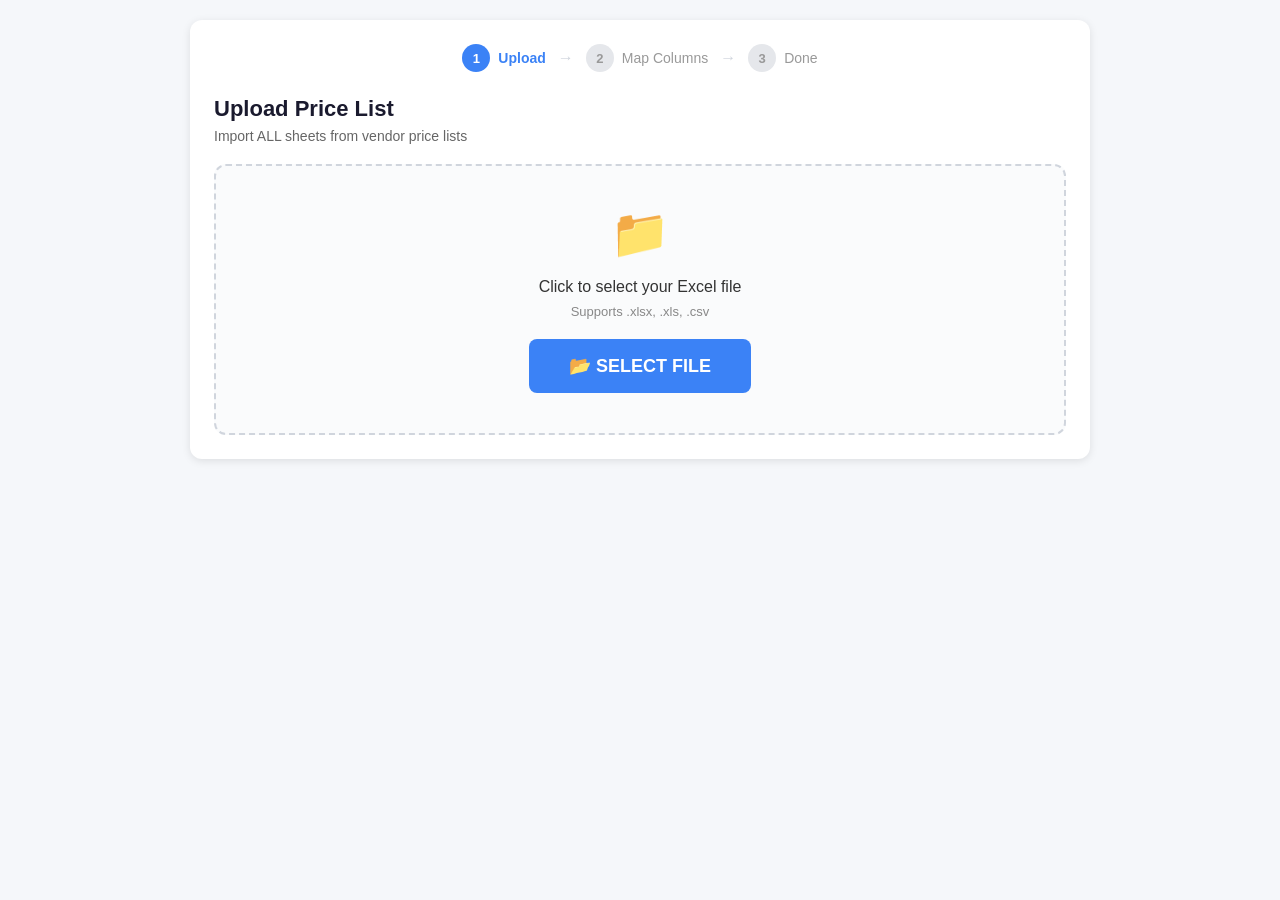
==== zoho_widget/index.html @ 462cfd09 "auto-commit for 579b68b4-b741-48b8-9389-ad5a5f4caf91" ====
<!DOCTYPE html>
<html lang="en">
<head>
    <meta charset="UTF-8">
    <meta name="viewport" content="width=device-width, initial-scale=1.0">
    <title>Price List Uploader</title>
    <script src="https://cdn.sheetjs.com/xlsx-0.20.1/package/dist/xlsx.full.min.js"></script>
    <script src="https://js.zohostatic.com/creator/widgets/version/2.0/widgetsdk-min.js"></script>
    <style>
        *{margin:0;padding:0;box-sizing:border-box}
        body{font-family:-apple-system,BlinkMacSystemFont,'Segoe UI',Roboto,sans-serif;background:#f5f7fa;padding:20px;color:#333}
        .container{max-width:900px;margin:0 auto}
        .card{background:#fff;border-radius:12px;box-shadow:0 2px 8px rgba(0,0,0,.1);padding:24px;margin-bottom:20px}
        h1{font-size:22px;color:#1a1a2e;margin-bottom:6px}
        h2{font-size:18px;color:#1a1a2e;margin-bottom:16px;display:flex;align-items:center;gap:8px}
        .subtitle{color:#666;font-size:14px;margin-bottom:20px}
        
        /* Upload Area */
        .upload-area{border:2px dashed #d0d5dd;border-radius:12px;padding:40px;text-align:center;background:#fafbfc}
        .upload-icon{font-size:48px;margin-bottom:16px}
        .upload-text{font-size:16px;color:#333;margin-bottom:8px}
        .upload-hint{font-size:13px;color:#888;margin-bottom:20px}
        .file-input-label{display:inline-block;padding:16px 40px;background:#3b82f6;color:#fff;border-radius:8px;font-size:18px;font-weight:600;cursor:pointer}
        .file-input-label:hover{background:#2563eb}
        .file-input-label input[type="file"]{position:absolute;width:1px;height:1px;padding:0;margin:-1px;overflow:hidden;clip:rect(0,0,0,0);border:0}
        
        /* Steps */
        .steps{display:flex;justify-content:center;align-items:center;margin-bottom:24px;gap:12px}
        .step{display:flex;align-items:center;gap:8px;font-size:14px;color:#999}
        .step.active{color:#3b82f6;font-weight:600}
        .step.completed{color:#10b981}
        .step-num{width:28px;height:28px;border-radius:50%;background:#e5e7eb;display:flex;align-items:center;justify-content:center;font-weight:600;font-size:13px}
        .step.active .step-num{background:#3b82f6;color:#fff}
        .step.completed .step-num{background:#10b981;color:#fff}
        .step-arrow{color:#d0d5dd}
        
        /* Sheet tags */
        .sheets-info{background:#eef2ff;border-radius:8px;padding:16px;margin-bottom:20px}
        .sheets-info-title{font-size:14px;margin-bottom:10px}
        .sheets-info-title strong{color:#3b82f6}
        .sheet-tags{display:flex;flex-wrap:wrap;gap:6px}
        .sheet-tag{padding:4px 12px;background:#3b82f6;color:#fff;border-radius:4px;font-size:12px}
        .sheet-tag.more{background:#64748b}
        
        /* Column mapping row */
        .mapping-row{display:grid;grid-template-columns:1fr 1fr 1fr;gap:16px;margin-bottom:20px}
        @media(max-width:768px){.mapping-row{grid-template-columns:1fr}}
        
        .mapping-col{position:relative}
        .mapping-col label{display:block;font-size:13px;font-weight:600;margin-bottom:6px;color:#374151}
        .mapping-col label .req{color:#ef4444}
        
        /* Multi-select dropdown */
        .multi-select{position:relative}
        .multi-select-btn{width:100%;padding:10px 12px;border:1px solid #d0d5dd;border-radius:8px;background:#fff;text-align:left;cursor:pointer;font-size:14px;color:#666;display:flex;justify-content:space-between;align-items:center}
        .multi-select-btn:hover{border-color:#3b82f6}
        .multi-select-btn.has-selection{color:#111}
        .multi-select-btn .arrow{font-size:10px;color:#999}
        .multi-select-dropdown{position:absolute;top:100%;left:0;right:0;background:#fff;border:1px solid #d0d5dd;border-radius:8px;box-shadow:0 4px 12px rgba(0,0,0,.15);z-index:100;max-height:250px;overflow-y:auto;display:none}
        .multi-select-dropdown.open{display:block}
        .multi-select-item{padding:10px 12px;display:flex;align-items:center;gap:10px;cursor:pointer;font-size:14px;border-bottom:1px solid #f0f0f0}
        .multi-select-item:hover{background:#f8fafc}
        .multi-select-item:last-child{border-bottom:none}
        .multi-select-item input{width:16px;height:16px;cursor:pointer}
        .multi-select-item.selected{background:#eef2ff}
        
        /* Markup section */
        .markup-box{background:#dcfce7;border:1px solid #22c55e;border-radius:8px;padding:16px;margin-bottom:20px}
        .markup-box-title{font-size:13px;color:#166534;margin-bottom:8px}
        .markup-calc{background:#fff;border:1px dashed #22c55e;border-radius:6px;padding:12px;text-align:center}
        .markup-calc .example{font-size:12px;color:#666;margin-bottom:4px}
        .markup-calc .values{font-size:15px}
        .markup-calc .cost{color:#666}
        .markup-calc .arrow{margin:0 8px;color:#999}
        .markup-calc .selling{color:#22c55e;font-weight:600}
        .markup-input-row{display:flex;align-items:center;gap:10px;margin-top:12px}
        .markup-input-row label{font-size:13px;color:#374151}
        .markup-input-row input{width:70px;padding:8px;border:1px solid #d0d5dd;border-radius:6px;text-align:center;font-size:14px;font-weight:600}
        
        /* Info text */
        .info-text{font-size:12px;color:#666;margin-top:16px;padding:12px;background:#f8fafc;border-radius:6px}
        
        /* Buttons */
        .button-row{display:flex;gap:12px;margin-top:24px}
        .btn{flex:1;padding:14px 24px;border-radius:8px;font-size:15px;font-weight:600;cursor:pointer;border:none;text-align:center}
        .btn-secondary{background:#f3f4f6;color:#374151}
        .btn-secondary:hover{background:#e5e7eb}
        .btn-primary{background:#3b82f6;color:#fff}
        .btn-primary:hover{background:#2563eb}
        .btn-success{background:#22c55e;color:#fff}
        
        /* Progress */
        .progress-section{margin:24px 0}
        .progress-bar-bg{height:8px;background:#e5e7eb;border-radius:4px;overflow:hidden}
        .progress-bar{height:100%;background:#3b82f6;border-radius:4px;transition:width .3s}
        .progress-text{text-align:center;margin-top:8px;font-size:14px;color:#666}
        
        /* Results */
        .results{margin-top:24px}
        .result-cards{display:grid;grid-template-columns:repeat(3,1fr);gap:16px;margin-bottom:24px}
        .result-card{text-align:center;padding:20px;background:#f8fafc;border-radius:8px}
        .result-card .value{font-size:32px;font-weight:700;color:#3b82f6}
        .result-card .label{font-size:13px;color:#666;margin-top:4px}
        
        .hidden{display:none!important}
        .status-box{margin-top:16px;padding:12px;border-radius:8px;text-align:center}
        .status-box.loading{background:#e0f2fe;color:#0369a1}
        .status-box.error{background:#fee2e2;color:#991b1b}
    </style>
</head>
<body>
    <div class="container">
        <!-- Step 1: Upload -->
        <div id="step1" class="card">
            <div class="steps">
                <div class="step active"><span class="step-num">1</span>Upload</div>
                <span class="step-arrow">→</span>
                <div class="step"><span class="step-num">2</span>Map Columns</div>
                <span class="step-arrow">→</span>
                <div class="step"><span class="step-num">3</span>Done</div>
            </div>
            <h1>Upload Price List</h1>
            <p class="subtitle">Import ALL sheets from vendor price lists</p>
            <div class="upload-area">
                <div class="upload-icon">📁</div>
                <div class="upload-text">Click to select your Excel file</div>
                <div class="upload-hint">Supports .xlsx, .xls, .csv</div>
                <label class="file-input-label">
                    📂 SELECT FILE
                    <input type="file" id="fileInput" accept=".xlsx,.xls,.csv" onchange="handleFile(this)">
                </label>
            </div>
            <div id="statusBox" class="status-box hidden"></div>
        </div>

        <!-- Step 2: Map Columns -->
        <div id="step2" class="card hidden">
            <div class="steps">
                <div class="step completed"><span class="step-num">✓</span>Upload</div>
                <span class="step-arrow">→</span>
                <div class="step active"><span class="step-num">2</span>Map Columns</div>
                <span class="step-arrow">→</span>
                <div class="step"><span class="step-num">3</span>Done</div>
            </div>
            
            <h2>📋 Map Your Columns</h2>
            
            <div class="sheets-info">
                <div class="sheets-info-title">Found <strong id="sheetCount">0</strong> sheets in this file. Select ALL column names that contain product codes, descriptions, and prices.</div>
                <div class="sheet-tags" id="sheetTags"></div>
            </div>
            
            <!-- Vendor Input -->
            <div style="margin-bottom:20px">
                <label style="display:block;font-size:13px;font-weight:600;margin-bottom:6px">VENDOR NAME <span style="color:#ef4444">*</span></label>
                <input type="text" id="vendorName" placeholder="Enter vendor name (e.g., HIKVISION SA)" style="width:100%;padding:10px 12px;border:1px solid #d0d5dd;border-radius:8px;font-size:14px">
            </div>
            
            <!-- Column Mapping Dropdowns -->
            <div class="mapping-row">
                <div class="mapping-col">
                    <label>PRODUCT CODE COLUMNS <span class="req">*</span></label>
                    <div class="multi-select" id="codeSelect">
                        <button type="button" class="multi-select-btn" onclick="toggleDropdown('codeSelect')">
                            <span>-- Select columns --</span>
                            <span class="arrow">▼</span>
                        </button>
                        <div class="multi-select-dropdown" id="codeDropdown"></div>
                    </div>
                </div>
                <div class="mapping-col">
                    <label>DESCRIPTION COLUMNS</label>
                    <div class="multi-select" id="descSelect">
                        <button type="button" class="multi-select-btn" onclick="toggleDropdown('descSelect')">
                            <span>-- Select columns --</span>
                            <span class="arrow">▼</span>
                        </button>
                        <div class="multi-select-dropdown" id="descDropdown"></div>
                    </div>
                </div>
                <div class="mapping-col">
                    <label>PRICE COLUMNS <span class="req">*</span></label>
                    <div class="multi-select" id="priceSelect">
                        <button type="button" class="multi-select-btn" onclick="toggleDropdown('priceSelect')">
                            <span>-- Select columns --</span>
                            <span class="arrow">▼</span>
                        </button>
                        <div class="multi-select-dropdown" id="priceDropdown"></div>
                    </div>
                </div>
            </div>
            
            <!-- Markup Calculator -->
            <div class="markup-box">
                <div class="markup-calc">
                    <div class="example">Example Calculation:</div>
                    <div class="values">
                        <span class="cost">Cost: R <span id="exampleCost">1000.00</span></span>
                        <span class="arrow">→</span>
                        <span class="selling">Selling: R <span id="exampleSelling">1450.00</span></span>
                    </div>
                </div>
                <div class="markup-input-row">
                    <label>Markup Percentage:</label>
                    <input type="number" id="markupPercent" value="45" min="0" max="500" onchange="updateExample()">
                    <span style="font-size:13px;color:#666">% - Both cost price and selling price will be stored.</span>
                </div>
            </div>
            
            <div class="info-text">
                💡 <strong>Tip:</strong> Select multiple columns for product codes and prices. The system will try each one on every sheet.
            </div>
            
            <div class="button-row">
                <button class="btn btn-secondary" onclick="resetUpload()">Back</button>
                <button class="btn btn-primary" onclick="startImport()">Import All Products ✓</button>
            </div>
        </div>

        <!-- Step 3: Done -->
        <div id="step3" class="card hidden">
            <div class="steps">
                <div class="step completed"><span class="step-num">✓</span>Upload</div>
                <span class="step-arrow">→</span>
                <div class="step completed"><span class="step-num">✓</span>Map Columns</div>
                <span class="step-arrow">→</span>
                <div class="step active"><span class="step-num">3</span>Done</div>
            </div>
            
            <h2 id="importTitle">Importing Products...</h2>
            
            <div class="progress-section">
                <div class="progress-bar-bg"><div class="progress-bar" id="progressBar" style="width:0%"></div></div>
                <div class="progress-text" id="progressText">Preparing...</div>
            </div>
            
            <div id="importResults" class="results hidden">
                <div class="result-cards">
                    <div class="result-card"><div class="value" id="totalImported">0</div><div class="label">Products Imported</div></div>
                    <div class="result-card"><div class="value" id="totalSkipped">0</div><div class="label">Rows Skipped</div></div>
                    <div class="result-card"><div class="value" id="vendorDisplay">-</div><div class="label">Vendor</div></div>
                </div>
                <button class="btn btn-success" onclick="resetUpload()" style="width:100%">✓ Upload Another File</button>
            </div>
        </div>
    </div>

<script>
var workbook=null,allSheetData=[],fileName='',allColumns=[],zohoReady=false;
var selectedCode=[],selectedDesc=[],selectedPrice=[];

if(typeof ZOHO!=='undefined'&&ZOHO.CREATOR){
    ZOHO.CREATOR.init().then(function(){zohoReady=true}).catch(function(e){console.log(e)});
}

function showStatus(msg,type){
    var box=document.getElementById('statusBox');
    box.className='status-box '+type;
    box.textContent=msg;
    box.classList.remove('hidden');
}

function handleFile(input){
    if(!input.files||!input.files.length)return;
    var file=input.files[0];
    fileName=file.name;
    showStatus('Reading '+fileName+'...','loading');
    
    var reader=new FileReader();
    reader.onload=function(e){
        try{
            workbook=XLSX.read(new Uint8Array(e.target.result),{type:'array'});
            if(!workbook.SheetNames.length){showStatus('No sheets found','error');return;}
            
            // Collect all unique columns from all sheets
            allColumns=[];
            allSheetData=[];
            var colSet={};
            
            workbook.SheetNames.forEach(function(name){
                var sheet=workbook.Sheets[name];
                var json=XLSX.utils.sheet_to_json(sheet,{header:1,defval:''});
                
                // Find header row
                var headerIdx=0;
                for(var i=0;i<Math.min(15,json.length);i++){
                    var cnt=0;
                    for(var j=0;j<(json[i]||[]).length;j++)if(json[i][j]!=='')cnt++;
                    if(cnt>=3){headerIdx=i;break;}
                }
                
                var headers=json[headerIdx]||[];
                headers.forEach(function(h){
                    if(h&&!colSet[h]){colSet[h]=true;allColumns.push(h);}
                });
                
                // Store data rows
                for(var k=headerIdx+1;k<json.length;k++){
                    var row=json[k];
                    var hasData=false;
                    for(var l=0;l<row.length;l++)if(row[l]!==''){hasData=true;break;}
                    if(hasData){
                        var rowObj={_sheet:name,_headers:headers,_data:row};
                        allSheetData.push(rowObj);
                    }
                }
            });
            
            document.getElementById('step1').classList.add('hidden');
            document.getElementById('step2').classList.remove('hidden');
            
            // Show sheet info
            document.getElementById('sheetCount').textContent=workbook.SheetNames.length;
            var tagsHtml='';
            var maxShow=8;
            workbook.SheetNames.slice(0,maxShow).forEach(function(n){tagsHtml+='<span class="sheet-tag">'+n+'</span>'});
            if(workbook.SheetNames.length>maxShow)tagsHtml+='<span class="sheet-tag more">+'+(workbook.SheetNames.length-maxShow)+' more</span>';
            document.getElementById('sheetTags').innerHTML=tagsHtml;
            
            populateDropdowns();
            autoDetect();
            
        }catch(err){showStatus('Error: '+err.message,'error');}
    };
    reader.readAsArrayBuffer(file);
}

function populateDropdowns(){
    ['codeDropdown','descDropdown','priceDropdown'].forEach(function(id){
        var dd=document.getElementById(id);
        dd.innerHTML='';
        allColumns.forEach(function(col,i){
            var div=document.createElement('div');
            div.className='multi-select-item';
            div.innerHTML='<input type="checkbox" value="'+i+'" onchange="handleCheck(this,\''+id+'\')"><span>'+col+'</span>';
            dd.appendChild(div);
        });
    });
}

function toggleDropdown(selectId){
    var dd=document.getElementById(selectId.replace('Select','Dropdown'));
    // Close all others
    document.querySelectorAll('.multi-select-dropdown').forEach(function(d){
        if(d.id!==dd.id)d.classList.remove('open');
    });
    dd.classList.toggle('open');
}

// Close dropdowns when clicking outside
document.addEventListener('click',function(e){
    if(!e.target.closest('.multi-select')){
        document.querySelectorAll('.multi-select-dropdown').forEach(function(d){d.classList.remove('open')});
    }
});

function handleCheck(cb,dropdownId){
    var idx=parseInt(cb.value);
    var arr,btnId;
    if(dropdownId==='codeDropdown'){arr=selectedCode;btnId='codeSelect';}
    else if(dropdownId==='descDropdown'){arr=selectedDesc;btnId='descSelect';}
    else{arr=selectedPrice;btnId='priceSelect';}
    
    var pos=arr.indexOf(idx);
    if(cb.checked&&pos===-1)arr.push(idx);
    else if(!cb.checked&&pos!==-1)arr.splice(pos,1);
    
    cb.parentElement.classList.toggle('selected',cb.checked);
    updateBtnText(btnId,arr);
}

function updateBtnText(selectId,arr){
    var btn=document.querySelector('#'+selectId+' .multi-select-btn span:first-child');
    if(arr.length===0){
        btn.textContent='-- Select columns --';
        document.querySelector('#'+selectId+' .multi-select-btn').classList.remove('has-selection');
    }else{
        var names=arr.map(function(i){return allColumns[i]}).join(', ');
        btn.textContent=arr.length+' selected: '+names.substring(0,30)+(names.length>30?'...':'');
        document.querySelector('#'+selectId+' .multi-select-btn').classList.add('has-selection');
    }
}

function autoDetect(){
    selectedCode=[];selectedDesc=[];selectedPrice=[];
    var code=['code','item','sku','part','model','ef code'];
    var desc=['desc','name','specification','title'];
    var price=['price','cost','rate','reseller','standard','selling','amount'];
    
    allColumns.forEach(function(col,i){
        var low=col.toLowerCase();
        code.forEach(function(p){if(low.indexOf(p)!==-1&&selectedCode.indexOf(i)===-1){selectedCode.push(i);checkItem('codeDropdown',i)}});
        desc.forEach(function(p){if(low.indexOf(p)!==-1&&selectedDesc.indexOf(i)===-1){selectedDesc.push(i);checkItem('descDropdown',i)}});
        price.forEach(function(p){if(low.indexOf(p)!==-1&&selectedPrice.indexOf(i)===-1){selectedPrice.push(i);checkItem('priceDropdown',i)}});
    });
    
    updateBtnText('codeSelect',selectedCode);
    updateBtnText('descSelect',selectedDesc);
    updateBtnText('priceSelect',selectedPrice);
}

function checkItem(dropdownId,idx){
    var cb=document.querySelector('#'+dropdownId+' input[value="'+idx+'"]');
    if(cb){cb.checked=true;cb.parentElement.classList.add('selected');}
}

function updateExample(){
    var markup=parseFloat(document.getElementById('markupPercent').value)||45;
    var cost=1000;
    var selling=cost*(1+markup/100);
    document.getElementById('exampleCost').textContent=cost.toFixed(2);
    document.getElementById('exampleSelling').textContent=selling.toFixed(2);
}

function resetUpload(){
    workbook=null;allSheetData=[];fileName='';allColumns=[];
    selectedCode=[];selectedDesc=[];selectedPrice=[];
    document.getElementById('fileInput').value='';
    document.getElementById('vendorName').value='';
    document.getElementById('step1').classList.remove('hidden');
    document.getElementById('step2').classList.add('hidden');
    document.getElementById('step3').classList.add('hidden');
    document.getElementById('statusBox').classList.add('hidden');
    document.getElementById('importResults').classList.add('hidden');
}

function getVal(row,colNames){
    var headers=row._headers;
    var data=row._data;
    for(var i=0;i<colNames.length;i++){
        var idx=headers.indexOf(colNames[i]);
        if(idx!==-1&&data[idx]!==undefined&&data[idx]!=='')return data[idx];
    }
    return '';
}

function getNumVal(row,colNames){
    var headers=row._headers;
    var data=row._data;
    for(var i=0;i<colNames.length;i++){
        var idx=headers.indexOf(colNames[i]);
        if(idx!==-1){
            var v=data[idx];
            if(v!==undefined&&v!==''){
                var n=parseFloat(String(v).replace(/[^0-9.-]/g,''));
                if(!isNaN(n)&&n>0)return n;
            }
        }
    }
    return 0;
}

async function startImport(){
    var vendor=document.getElementById('vendorName').value.trim();
    var markup=parseFloat(document.getElementById('markupPercent').value)||45;
    
    if(!vendor){alert('Enter vendor name');return;}
    if(!selectedCode.length){alert('Select Product Code columns');return;}
    if(!selectedPrice.length){alert('Select Price columns');return;}
    
    var codeNames=selectedCode.map(function(i){return allColumns[i]});
    var descNames=selectedDesc.map(function(i){return allColumns[i]});
    var priceNames=selectedPrice.map(function(i){return allColumns[i]});
    
    document.getElementById('step2').classList.add('hidden');
    document.getElementById('step3').classList.remove('hidden');
    
    var bar=document.getElementById('progressBar');
    var txt=document.getElementById('progressText');
    var total=allSheetData.length,imported=0,skipped=0;
    
    txt.textContent='Creating price list...';
    bar.style.width='5%';
    
    if(zohoReady){
        try{
            await ZOHO.CREATOR.API.addRecord({appName:"forbtech-pricelist-manager",formName:"Price_Lists",
                data:{data:{File_Name:fileName,Vendor_Name:vendor,Upload_Date:new Date().toISOString().split('T')[0],Product_Count:total}}});
        }catch(e){}
    }
    
    bar.style.width='10%';
    
    for(var i=0;i<total;i++){
        var row=allSheetData[i];
        var code=getVal(row,codeNames);
        var price=getNumVal(row,priceNames);
        var desc=descNames.length?getVal(row,descNames):'';
        
        if(!code||price===0){skipped++;continue;}
        
        var selling=Math.round(price*(1+markup/100)*100)/100;
        
        if(zohoReady){
            try{
                await ZOHO.CREATOR.API.addRecord({appName:"forbtech-pricelist-manager",formName:"Products",
                    data:{data:{product_code:String(code),description:String(desc),cost_price:price,selling_price:selling,markup_percent:markup,vendor_name:vendor}}});
                imported++;
            }catch(e){skipped++;}
        }else{imported++;}
        
        if(i%10===0||i===total-1){
            bar.style.width=(10+90*(i+1)/total)+'%';
            txt.textContent='Processing: '+(i+1)+'/'+total;
        }
    }
    
    document.getElementById('importTitle').textContent='✓ Import Complete!';
    document.getElementById('totalImported').textContent=imported;
    document.getElementById('totalSkipped').textContent=skipped;
    document.getElementById('vendorDisplay').textContent=vendor;
    document.getElementById('importResults').classList.remove('hidden');
    bar.style.width='100%';
    txt.textContent='Done!';
}
</script>
</body>
</html>
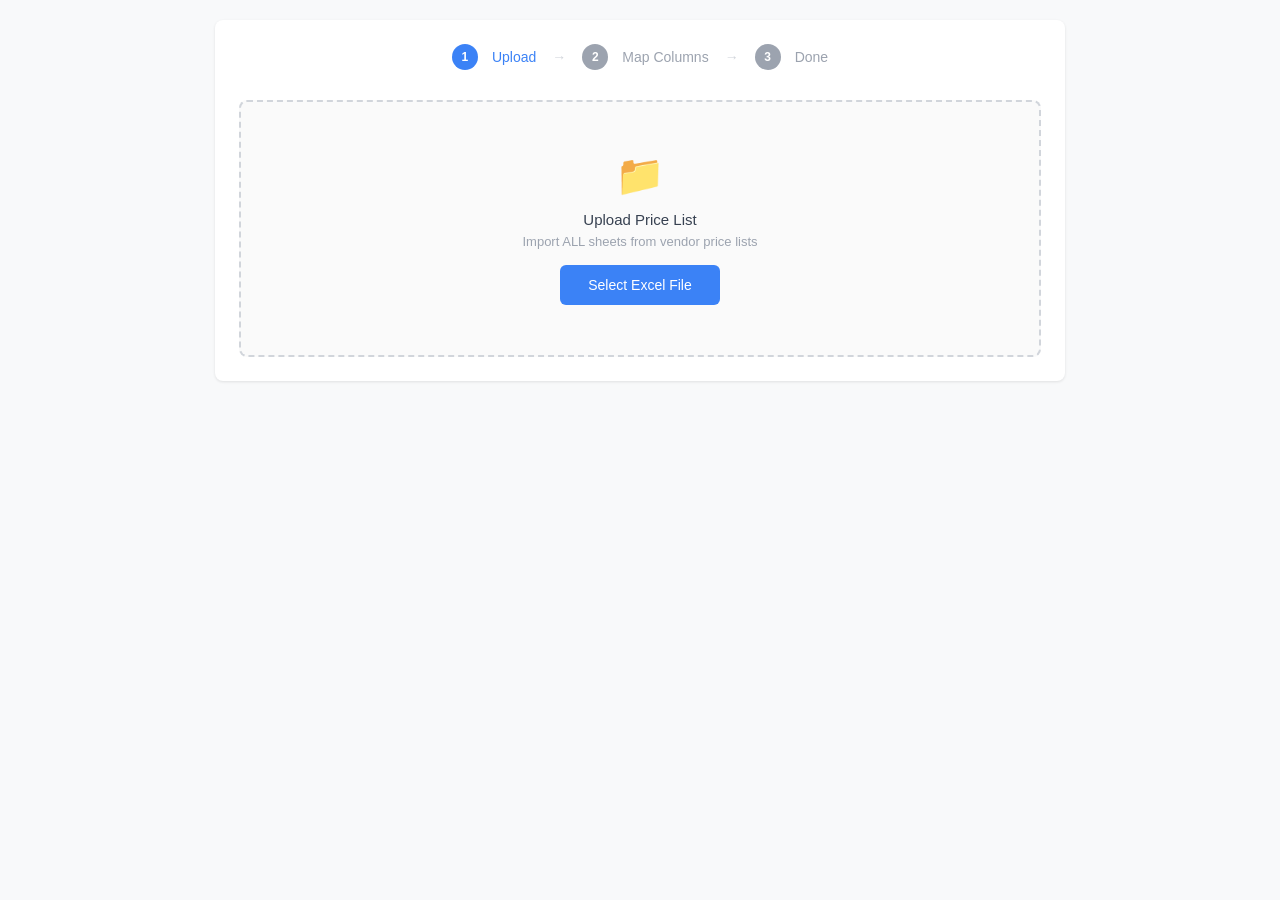
==== commit dbf02735: "auto-commit for c5bf2b32-d4e9-497e-8943-0578e226fc59" ====
--- a/zoho_widget/index.html
+++ b/zoho_widget/index.html
@@ -8,510 +8,346 @@
     <script src="https://js.zohostatic.com/creator/widgets/version/2.0/widgetsdk-min.js"></script>
     <style>
         *{margin:0;padding:0;box-sizing:border-box}
-        body{font-family:-apple-system,BlinkMacSystemFont,'Segoe UI',Roboto,sans-serif;background:#f5f7fa;padding:20px;color:#333}
-        .container{max-width:900px;margin:0 auto}
-        .card{background:#fff;border-radius:12px;box-shadow:0 2px 8px rgba(0,0,0,.1);padding:24px;margin-bottom:20px}
-        h1{font-size:22px;color:#1a1a2e;margin-bottom:6px}
-        h2{font-size:18px;color:#1a1a2e;margin-bottom:16px;display:flex;align-items:center;gap:8px}
-        .subtitle{color:#666;font-size:14px;margin-bottom:20px}
-        
-        /* Upload Area */
-        .upload-area{border:2px dashed #d0d5dd;border-radius:12px;padding:40px;text-align:center;background:#fafbfc}
-        .upload-icon{font-size:48px;margin-bottom:16px}
-        .upload-text{font-size:16px;color:#333;margin-bottom:8px}
-        .upload-hint{font-size:13px;color:#888;margin-bottom:20px}
-        .file-input-label{display:inline-block;padding:16px 40px;background:#3b82f6;color:#fff;border-radius:8px;font-size:18px;font-weight:600;cursor:pointer}
-        .file-input-label:hover{background:#2563eb}
-        .file-input-label input[type="file"]{position:absolute;width:1px;height:1px;padding:0;margin:-1px;overflow:hidden;clip:rect(0,0,0,0);border:0}
+        body{font-family:-apple-system,BlinkMacSystemFont,'Segoe UI',Roboto,sans-serif;background:#f8f9fa;padding:20px;color:#333}
+        .container{max-width:850px;margin:0 auto}
+        .card{background:#fff;border-radius:8px;box-shadow:0 1px 3px rgba(0,0,0,.1);padding:24px;margin-bottom:20px}
         
         /* Steps */
-        .steps{display:flex;justify-content:center;align-items:center;margin-bottom:24px;gap:12px}
-        .step{display:flex;align-items:center;gap:8px;font-size:14px;color:#999}
-        .step.active{color:#3b82f6;font-weight:600}
-        .step.completed{color:#10b981}
-        .step-num{width:28px;height:28px;border-radius:50%;background:#e5e7eb;display:flex;align-items:center;justify-content:center;font-weight:600;font-size:13px}
-        .step.active .step-num{background:#3b82f6;color:#fff}
-        .step.completed .step-num{background:#10b981;color:#fff}
-        .step-arrow{color:#d0d5dd}
-        
-        /* Sheet tags */
-        .sheets-info{background:#eef2ff;border-radius:8px;padding:16px;margin-bottom:20px}
-        .sheets-info-title{font-size:14px;margin-bottom:10px}
-        .sheets-info-title strong{color:#3b82f6}
+        .steps{display:flex;justify-content:center;align-items:center;gap:8px;margin-bottom:30px;font-size:14px}
+        .step-num{width:26px;height:26px;border-radius:50%;background:#3b82f6;color:#fff;display:inline-flex;align-items:center;justify-content:center;font-weight:600;font-size:12px}
+        .step-num.gray{background:#9ca3af}
+        .step-text{margin-left:6px;color:#3b82f6}
+        .step-text.gray{color:#9ca3af}
+        .step-arrow{color:#d1d5db;margin:0 8px}
+        
+        /* Upload */
+        .upload-area{border:2px dashed #d1d5db;border-radius:8px;padding:50px;text-align:center;background:#fafafa;cursor:pointer}
+        .upload-area:hover{border-color:#3b82f6;background:#f0f7ff}
+        .upload-icon{font-size:40px;margin-bottom:12px}
+        .upload-text{font-size:15px;color:#374151;margin-bottom:6px}
+        .upload-hint{font-size:13px;color:#9ca3af}
+        .file-label{display:inline-block;margin-top:16px;padding:12px 28px;background:#3b82f6;color:#fff;border-radius:6px;font-size:14px;font-weight:500;cursor:pointer}
+        .file-label:hover{background:#2563eb}
+        .file-label input{display:none}
+        
+        h2{font-size:16px;color:#111;margin-bottom:20px;display:flex;align-items:center;gap:8px}
+        
+        /* Sheets info box */
+        .sheets-box{background:#eef2ff;border-radius:6px;padding:14px;margin-bottom:20px}
+        .sheets-box p{font-size:13px;color:#374151;margin-bottom:10px}
+        .sheets-box strong{color:#3b82f6}
         .sheet-tags{display:flex;flex-wrap:wrap;gap:6px}
-        .sheet-tag{padding:4px 12px;background:#3b82f6;color:#fff;border-radius:4px;font-size:12px}
-        .sheet-tag.more{background:#64748b}
-        
-        /* Column mapping row */
-        .mapping-row{display:grid;grid-template-columns:1fr 1fr 1fr;gap:16px;margin-bottom:20px}
-        @media(max-width:768px){.mapping-row{grid-template-columns:1fr}}
-        
-        .mapping-col{position:relative}
-        .mapping-col label{display:block;font-size:13px;font-weight:600;margin-bottom:6px;color:#374151}
-        .mapping-col label .req{color:#ef4444}
-        
-        /* Multi-select dropdown */
-        .multi-select{position:relative}
-        .multi-select-btn{width:100%;padding:10px 12px;border:1px solid #d0d5dd;border-radius:8px;background:#fff;text-align:left;cursor:pointer;font-size:14px;color:#666;display:flex;justify-content:space-between;align-items:center}
-        .multi-select-btn:hover{border-color:#3b82f6}
-        .multi-select-btn.has-selection{color:#111}
-        .multi-select-btn .arrow{font-size:10px;color:#999}
-        .multi-select-dropdown{position:absolute;top:100%;left:0;right:0;background:#fff;border:1px solid #d0d5dd;border-radius:8px;box-shadow:0 4px 12px rgba(0,0,0,.15);z-index:100;max-height:250px;overflow-y:auto;display:none}
-        .multi-select-dropdown.open{display:block}
-        .multi-select-item{padding:10px 12px;display:flex;align-items:center;gap:10px;cursor:pointer;font-size:14px;border-bottom:1px solid #f0f0f0}
-        .multi-select-item:hover{background:#f8fafc}
-        .multi-select-item:last-child{border-bottom:none}
-        .multi-select-item input{width:16px;height:16px;cursor:pointer}
-        .multi-select-item.selected{background:#eef2ff}
-        
-        /* Markup section */
-        .markup-box{background:#dcfce7;border:1px solid #22c55e;border-radius:8px;padding:16px;margin-bottom:20px}
-        .markup-box-title{font-size:13px;color:#166534;margin-bottom:8px}
-        .markup-calc{background:#fff;border:1px dashed #22c55e;border-radius:6px;padding:12px;text-align:center}
-        .markup-calc .example{font-size:12px;color:#666;margin-bottom:4px}
-        .markup-calc .values{font-size:15px}
-        .markup-calc .cost{color:#666}
-        .markup-calc .arrow{margin:0 8px;color:#999}
-        .markup-calc .selling{color:#22c55e;font-weight:600}
-        .markup-input-row{display:flex;align-items:center;gap:10px;margin-top:12px}
-        .markup-input-row label{font-size:13px;color:#374151}
-        .markup-input-row input{width:70px;padding:8px;border:1px solid #d0d5dd;border-radius:6px;text-align:center;font-size:14px;font-weight:600}
-        
-        /* Info text */
-        .info-text{font-size:12px;color:#666;margin-top:16px;padding:12px;background:#f8fafc;border-radius:6px}
+        .sheet-tag{padding:4px 10px;background:#3b82f6;color:#fff;border-radius:4px;font-size:11px}
+        .sheet-tag.more{background:#6b7280}
+        
+        /* Vendor input */
+        .vendor-row{margin-bottom:20px}
+        .vendor-row label{display:block;font-size:12px;font-weight:600;color:#374151;margin-bottom:6px;text-transform:uppercase}
+        .vendor-row input{width:100%;padding:10px 12px;border:1px solid #d1d5db;border-radius:6px;font-size:14px}
+        .vendor-row input:focus{outline:none;border-color:#3b82f6}
+        
+        /* Column selects row */
+        .selects-row{display:flex;gap:12px;margin-bottom:20px}
+        .select-col{flex:1}
+        .select-col label{display:block;font-size:11px;font-weight:600;color:#374151;margin-bottom:6px;text-transform:uppercase}
+        .select-col label .req{color:#ef4444}
+        
+        /* Dropdown */
+        .dropdown{position:relative}
+        .dropdown-btn{width:100%;padding:10px 12px;border:1px solid #d1d5db;border-radius:6px;background:#fff;text-align:left;cursor:pointer;font-size:13px;color:#6b7280;display:flex;justify-content:space-between;align-items:center}
+        .dropdown-btn:hover{border-color:#9ca3af}
+        .dropdown-btn .arrow{font-size:10px}
+        .dropdown-list{position:absolute;top:100%;left:0;right:0;background:#fff;border:1px solid #d1d5db;border-radius:6px;box-shadow:0 4px 6px rgba(0,0,0,.1);z-index:100;max-height:220px;overflow-y:auto;display:none}
+        .dropdown-list.open{display:block}
+        .dropdown-item{padding:8px 12px;display:flex;align-items:center;gap:8px;cursor:pointer;font-size:13px;border-bottom:1px solid #f3f4f6}
+        .dropdown-item:last-child{border-bottom:none}
+        .dropdown-item:hover{background:#f9fafb}
+        .dropdown-item input{width:14px;height:14px}
+        .dropdown-item.checked{background:#eff6ff}
+        
+        /* Markup box */
+        .markup-box{background:#dcfce7;border-radius:6px;padding:16px;margin-bottom:20px}
+        .markup-example{background:#fff;border:1px dashed #86efac;border-radius:4px;padding:12px;text-align:center;margin-bottom:12px}
+        .markup-example .label{font-size:11px;color:#6b7280;margin-bottom:4px}
+        .markup-example .calc{font-size:14px}
+        .markup-example .cost{color:#6b7280}
+        .markup-example .selling{color:#22c55e;font-weight:600}
+        .markup-row{display:flex;align-items:center;gap:8px;font-size:13px;color:#166534}
+        .markup-row input{width:60px;padding:6px 8px;border:1px solid #86efac;border-radius:4px;text-align:center;font-size:14px}
+        
+        .info-text{font-size:12px;color:#6b7280;padding:10px;background:#f9fafb;border-radius:4px;margin-bottom:20px}
         
         /* Buttons */
-        .button-row{display:flex;gap:12px;margin-top:24px}
-        .btn{flex:1;padding:14px 24px;border-radius:8px;font-size:15px;font-weight:600;cursor:pointer;border:none;text-align:center}
-        .btn-secondary{background:#f3f4f6;color:#374151}
-        .btn-secondary:hover{background:#e5e7eb}
-        .btn-primary{background:#3b82f6;color:#fff}
-        .btn-primary:hover{background:#2563eb}
+        .btn-row{display:flex;gap:12px}
+        .btn{flex:1;padding:12px;border-radius:6px;font-size:14px;font-weight:500;cursor:pointer;border:none;text-align:center}
+        .btn-back{background:#f3f4f6;color:#374151}
+        .btn-back:hover{background:#e5e7eb}
+        .btn-import{background:#6b7280;color:#fff}
+        .btn-import:hover{background:#4b5563}
         .btn-success{background:#22c55e;color:#fff}
         
         /* Progress */
-        .progress-section{margin:24px 0}
-        .progress-bar-bg{height:8px;background:#e5e7eb;border-radius:4px;overflow:hidden}
-        .progress-bar{height:100%;background:#3b82f6;border-radius:4px;transition:width .3s}
-        .progress-text{text-align:center;margin-top:8px;font-size:14px;color:#666}
-        
-        /* Results */
-        .results{margin-top:24px}
-        .result-cards{display:grid;grid-template-columns:repeat(3,1fr);gap:16px;margin-bottom:24px}
-        .result-card{text-align:center;padding:20px;background:#f8fafc;border-radius:8px}
-        .result-card .value{font-size:32px;font-weight:700;color:#3b82f6}
-        .result-card .label{font-size:13px;color:#666;margin-top:4px}
+        .progress-box{margin:20px 0}
+        .progress-bar-bg{height:6px;background:#e5e7eb;border-radius:3px}
+        .progress-bar{height:100%;background:#3b82f6;border-radius:3px;transition:width .2s}
+        .progress-text{text-align:center;margin-top:8px;font-size:13px;color:#6b7280}
+        
+        .results{margin-top:20px}
+        .result-row{display:flex;gap:12px;margin-bottom:16px}
+        .result-card{flex:1;text-align:center;padding:16px;background:#f9fafb;border-radius:6px}
+        .result-card .num{font-size:28px;font-weight:700;color:#3b82f6}
+        .result-card .txt{font-size:12px;color:#6b7280;margin-top:4px}
         
         .hidden{display:none!important}
-        .status-box{margin-top:16px;padding:12px;border-radius:8px;text-align:center}
-        .status-box.loading{background:#e0f2fe;color:#0369a1}
-        .status-box.error{background:#fee2e2;color:#991b1b}
+        .status{margin-top:12px;padding:10px;border-radius:6px;text-align:center;font-size:13px}
+        .status.loading{background:#e0f2fe;color:#0369a1}
+        .status.error{background:#fee2e2;color:#991b1b}
     </style>
 </head>
 <body>
-    <div class="container">
-        <!-- Step 1: Upload -->
-        <div id="step1" class="card">
-            <div class="steps">
-                <div class="step active"><span class="step-num">1</span>Upload</div>
-                <span class="step-arrow">→</span>
-                <div class="step"><span class="step-num">2</span>Map Columns</div>
-                <span class="step-arrow">→</span>
-                <div class="step"><span class="step-num">3</span>Done</div>
-            </div>
-            <h1>Upload Price List</h1>
-            <p class="subtitle">Import ALL sheets from vendor price lists</p>
-            <div class="upload-area">
-                <div class="upload-icon">📁</div>
-                <div class="upload-text">Click to select your Excel file</div>
-                <div class="upload-hint">Supports .xlsx, .xls, .csv</div>
-                <label class="file-input-label">
-                    📂 SELECT FILE
-                    <input type="file" id="fileInput" accept=".xlsx,.xls,.csv" onchange="handleFile(this)">
-                </label>
-            </div>
-            <div id="statusBox" class="status-box hidden"></div>
-        </div>
-
-        <!-- Step 2: Map Columns -->
-        <div id="step2" class="card hidden">
-            <div class="steps">
-                <div class="step completed"><span class="step-num">✓</span>Upload</div>
-                <span class="step-arrow">→</span>
-                <div class="step active"><span class="step-num">2</span>Map Columns</div>
-                <span class="step-arrow">→</span>
-                <div class="step"><span class="step-num">3</span>Done</div>
-            </div>
-            
-            <h2>📋 Map Your Columns</h2>
-            
-            <div class="sheets-info">
-                <div class="sheets-info-title">Found <strong id="sheetCount">0</strong> sheets in this file. Select ALL column names that contain product codes, descriptions, and prices.</div>
-                <div class="sheet-tags" id="sheetTags"></div>
-            </div>
-            
-            <!-- Vendor Input -->
-            <div style="margin-bottom:20px">
-                <label style="display:block;font-size:13px;font-weight:600;margin-bottom:6px">VENDOR NAME <span style="color:#ef4444">*</span></label>
-                <input type="text" id="vendorName" placeholder="Enter vendor name (e.g., HIKVISION SA)" style="width:100%;padding:10px 12px;border:1px solid #d0d5dd;border-radius:8px;font-size:14px">
-            </div>
-            
-            <!-- Column Mapping Dropdowns -->
-            <div class="mapping-row">
-                <div class="mapping-col">
-                    <label>PRODUCT CODE COLUMNS <span class="req">*</span></label>
-                    <div class="multi-select" id="codeSelect">
-                        <button type="button" class="multi-select-btn" onclick="toggleDropdown('codeSelect')">
-                            <span>-- Select columns --</span>
-                            <span class="arrow">▼</span>
-                        </button>
-                        <div class="multi-select-dropdown" id="codeDropdown"></div>
-                    </div>
+<div class="container">
+    <!-- Step 1 -->
+    <div id="step1" class="card">
+        <div class="steps">
+            <span class="step-num">1</span><span class="step-text">Upload</span>
+            <span class="step-arrow">→</span>
+            <span class="step-num gray">2</span><span class="step-text gray">Map Columns</span>
+            <span class="step-arrow">→</span>
+            <span class="step-num gray">3</span><span class="step-text gray">Done</span>
+        </div>
+        <div class="upload-area" onclick="document.getElementById('fileInput').click()">
+            <div class="upload-icon">📁</div>
+            <div class="upload-text">Upload Price List</div>
+            <div class="upload-hint">Import ALL sheets from vendor price lists</div>
+            <label class="file-label">
+                Select Excel File
+                <input type="file" id="fileInput" accept=".xlsx,.xls,.csv" onchange="handleFile(this)">
+            </label>
+        </div>
+        <div id="status" class="status hidden"></div>
+    </div>
+
+    <!-- Step 2 -->
+    <div id="step2" class="card hidden">
+        <div class="steps">
+            <span class="step-num">1</span><span class="step-text">Upload</span>
+            <span class="step-arrow">→</span>
+            <span class="step-num">2</span><span class="step-text">Map Columns</span>
+            <span class="step-arrow">→</span>
+            <span class="step-num gray">3</span><span class="step-text gray">Done</span>
+        </div>
+        
+        <h2>📋 Map Your Columns</h2>
+        
+        <div class="sheets-box">
+            <p>Found <strong id="sheetCount">0</strong> sheets in this file. Select ALL column names that contain product codes, descriptions, and prices.</p>
+            <div class="sheet-tags" id="sheetTags"></div>
+        </div>
+        
+        <div class="vendor-row">
+            <label>Vendor Name *</label>
+            <input type="text" id="vendorName" placeholder="Enter vendor name (e.g., HIKVISION SA)">
+        </div>
+        
+        <div class="selects-row">
+            <div class="select-col">
+                <label>Product Code Columns <span class="req">*</span></label>
+                <div class="dropdown" id="codeDD">
+                    <button type="button" class="dropdown-btn" onclick="toggle('codeDD')"><span id="codeLabel">-- Select columns --</span><span class="arrow">▼</span></button>
+                    <div class="dropdown-list" id="codeList"></div>
                 </div>
-                <div class="mapping-col">
-                    <label>DESCRIPTION COLUMNS</label>
-                    <div class="multi-select" id="descSelect">
-                        <button type="button" class="multi-select-btn" onclick="toggleDropdown('descSelect')">
-                            <span>-- Select columns --</span>
-                            <span class="arrow">▼</span>
-                        </button>
-                        <div class="multi-select-dropdown" id="descDropdown"></div>
-                    </div>
+            </div>
+            <div class="select-col">
+                <label>Description Columns</label>
+                <div class="dropdown" id="descDD">
+                    <button type="button" class="dropdown-btn" onclick="toggle('descDD')"><span id="descLabel">-- Select columns --</span><span class="arrow">▼</span></button>
+                    <div class="dropdown-list" id="descList"></div>
                 </div>
-                <div class="mapping-col">
-                    <label>PRICE COLUMNS <span class="req">*</span></label>
-                    <div class="multi-select" id="priceSelect">
-                        <button type="button" class="multi-select-btn" onclick="toggleDropdown('priceSelect')">
-                            <span>-- Select columns --</span>
-                            <span class="arrow">▼</span>
-                        </button>
-                        <div class="multi-select-dropdown" id="priceDropdown"></div>
-                    </div>
+            </div>
+            <div class="select-col">
+                <label>Price Columns <span class="req">*</span></label>
+                <div class="dropdown" id="priceDD">
+                    <button type="button" class="dropdown-btn" onclick="toggle('priceDD')"><span id="priceLabel">-- Select columns --</span><span class="arrow">▼</span></button>
+                    <div class="dropdown-list" id="priceList"></div>
                 </div>
             </div>
-            
-            <!-- Markup Calculator -->
-            <div class="markup-box">
-                <div class="markup-calc">
-                    <div class="example">Example Calculation:</div>
-                    <div class="values">
-                        <span class="cost">Cost: R <span id="exampleCost">1000.00</span></span>
-                        <span class="arrow">→</span>
-                        <span class="selling">Selling: R <span id="exampleSelling">1450.00</span></span>
-                    </div>
-                </div>
-                <div class="markup-input-row">
-                    <label>Markup Percentage:</label>
-                    <input type="number" id="markupPercent" value="45" min="0" max="500" onchange="updateExample()">
-                    <span style="font-size:13px;color:#666">% - Both cost price and selling price will be stored.</span>
-                </div>
-            </div>
-            
-            <div class="info-text">
-                💡 <strong>Tip:</strong> Select multiple columns for product codes and prices. The system will try each one on every sheet.
-            </div>
-            
-            <div class="button-row">
-                <button class="btn btn-secondary" onclick="resetUpload()">Back</button>
-                <button class="btn btn-primary" onclick="startImport()">Import All Products ✓</button>
-            </div>
-        </div>
-
-        <!-- Step 3: Done -->
-        <div id="step3" class="card hidden">
-            <div class="steps">
-                <div class="step completed"><span class="step-num">✓</span>Upload</div>
-                <span class="step-arrow">→</span>
-                <div class="step completed"><span class="step-num">✓</span>Map Columns</div>
-                <span class="step-arrow">→</span>
-                <div class="step active"><span class="step-num">3</span>Done</div>
-            </div>
-            
-            <h2 id="importTitle">Importing Products...</h2>
-            
-            <div class="progress-section">
-                <div class="progress-bar-bg"><div class="progress-bar" id="progressBar" style="width:0%"></div></div>
-                <div class="progress-text" id="progressText">Preparing...</div>
-            </div>
-            
-            <div id="importResults" class="results hidden">
-                <div class="result-cards">
-                    <div class="result-card"><div class="value" id="totalImported">0</div><div class="label">Products Imported</div></div>
-                    <div class="result-card"><div class="value" id="totalSkipped">0</div><div class="label">Rows Skipped</div></div>
-                    <div class="result-card"><div class="value" id="vendorDisplay">-</div><div class="label">Vendor</div></div>
-                </div>
-                <button class="btn btn-success" onclick="resetUpload()" style="width:100%">✓ Upload Another File</button>
-            </div>
+        </div>
+        
+        <div class="markup-box">
+            <div class="markup-example">
+                <div class="label">Example Calculation:</div>
+                <div class="calc"><span class="cost">Cost: R <span id="exCost">1000.00</span></span> → <span class="selling">Selling: R <span id="exSell">1450.00</span></span></div>
+            </div>
+            <div class="markup-row">
+                <input type="number" id="markup" value="45" min="0" max="500" onchange="calcEx()">
+                <span>% markup. Both cost price and selling price will be stored.</span>
+            </div>
+        </div>
+        
+        <div class="info-text">💡 Select multiple columns for product codes and prices. The system will try each one on every sheet.</div>
+        
+        <div class="btn-row">
+            <button class="btn btn-back" onclick="reset()">Back</button>
+            <button class="btn btn-import" onclick="doImport()">Import All Products ✓</button>
         </div>
     </div>
 
+    <!-- Step 3 -->
+    <div id="step3" class="card hidden">
+        <div class="steps">
+            <span class="step-num">1</span><span class="step-text">Upload</span>
+            <span class="step-arrow">→</span>
+            <span class="step-num">2</span><span class="step-text">Map Columns</span>
+            <span class="step-arrow">→</span>
+            <span class="step-num">3</span><span class="step-text">Done</span>
+        </div>
+        <h2 id="title3">Importing...</h2>
+        <div class="progress-box">
+            <div class="progress-bar-bg"><div class="progress-bar" id="pbar" style="width:0"></div></div>
+            <div class="progress-text" id="ptxt">Preparing...</div>
+        </div>
+        <div id="results" class="results hidden">
+            <div class="result-row">
+                <div class="result-card"><div class="num" id="rImported">0</div><div class="txt">Products Imported</div></div>
+                <div class="result-card"><div class="num" id="rSkipped">0</div><div class="txt">Rows Skipped</div></div>
+                <div class="result-card"><div class="num" id="rVendor">-</div><div class="txt">Vendor</div></div>
+            </div>
+            <button class="btn btn-success" onclick="reset()" style="width:100%">Upload Another File</button>
+        </div>
+    </div>
+</div>
+
 <script>
-var workbook=null,allSheetData=[],fileName='',allColumns=[],zohoReady=false;
-var selectedCode=[],selectedDesc=[],selectedPrice=[];
-
-if(typeof ZOHO!=='undefined'&&ZOHO.CREATOR){
-    ZOHO.CREATOR.init().then(function(){zohoReady=true}).catch(function(e){console.log(e)});
-}
-
-function showStatus(msg,type){
-    var box=document.getElementById('statusBox');
-    box.className='status-box '+type;
-    box.textContent=msg;
-    box.classList.remove('hidden');
-}
-
-function handleFile(input){
-    if(!input.files||!input.files.length)return;
-    var file=input.files[0];
-    fileName=file.name;
-    showStatus('Reading '+fileName+'...','loading');
-    
-    var reader=new FileReader();
-    reader.onload=function(e){
+var wb=null,allData=[],fileName='',cols=[],zoho=false;
+var selCode=[],selDesc=[],selPrice=[];
+
+if(typeof ZOHO!=='undefined'&&ZOHO.CREATOR){ZOHO.CREATOR.init().then(function(){zoho=true}).catch(function(){});}
+
+function handleFile(inp){
+    if(!inp.files||!inp.files[0])return;
+    var f=inp.files[0];
+    fileName=f.name;
+    showSt('Reading '+fileName+'...','loading');
+    var r=new FileReader();
+    r.onload=function(e){
         try{
-            workbook=XLSX.read(new Uint8Array(e.target.result),{type:'array'});
-            if(!workbook.SheetNames.length){showStatus('No sheets found','error');return;}
-            
-            // Collect all unique columns from all sheets
-            allColumns=[];
-            allSheetData=[];
-            var colSet={};
-            
-            workbook.SheetNames.forEach(function(name){
-                var sheet=workbook.Sheets[name];
-                var json=XLSX.utils.sheet_to_json(sheet,{header:1,defval:''});
-                
-                // Find header row
-                var headerIdx=0;
-                for(var i=0;i<Math.min(15,json.length);i++){
-                    var cnt=0;
-                    for(var j=0;j<(json[i]||[]).length;j++)if(json[i][j]!=='')cnt++;
-                    if(cnt>=3){headerIdx=i;break;}
-                }
-                
-                var headers=json[headerIdx]||[];
-                headers.forEach(function(h){
-                    if(h&&!colSet[h]){colSet[h]=true;allColumns.push(h);}
-                });
-                
-                // Store data rows
-                for(var k=headerIdx+1;k<json.length;k++){
-                    var row=json[k];
-                    var hasData=false;
-                    for(var l=0;l<row.length;l++)if(row[l]!==''){hasData=true;break;}
-                    if(hasData){
-                        var rowObj={_sheet:name,_headers:headers,_data:row};
-                        allSheetData.push(rowObj);
-                    }
-                }
+            wb=XLSX.read(new Uint8Array(e.target.result),{type:'array'});
+            if(!wb.SheetNames.length){showSt('No sheets','error');return;}
+            cols=[];allData=[];var seen={};
+            wb.SheetNames.forEach(function(sn){
+                var sh=wb.Sheets[sn],js=XLSX.utils.sheet_to_json(sh,{header:1,defval:''});
+                var hi=0;
+                for(var i=0;i<Math.min(15,js.length);i++){var c=0;for(var j=0;j<(js[i]||[]).length;j++)if(js[i][j]!=='')c++;if(c>=3){hi=i;break;}}
+                var hdr=js[hi]||[];
+                hdr.forEach(function(h){if(h&&!seen[h]){seen[h]=1;cols.push(h);}});
+                for(var k=hi+1;k<js.length;k++){var rw=js[k],has=false;for(var l=0;l<rw.length;l++)if(rw[l]!==''){has=true;break;}if(has)allData.push({h:hdr,d:rw});}
             });
-            
             document.getElementById('step1').classList.add('hidden');
             document.getElementById('step2').classList.remove('hidden');
-            
-            // Show sheet info
-            document.getElementById('sheetCount').textContent=workbook.SheetNames.length;
-            var tagsHtml='';
-            var maxShow=8;
-            workbook.SheetNames.slice(0,maxShow).forEach(function(n){tagsHtml+='<span class="sheet-tag">'+n+'</span>'});
-            if(workbook.SheetNames.length>maxShow)tagsHtml+='<span class="sheet-tag more">+'+(workbook.SheetNames.length-maxShow)+' more</span>';
-            document.getElementById('sheetTags').innerHTML=tagsHtml;
-            
-            populateDropdowns();
-            autoDetect();
-            
-        }catch(err){showStatus('Error: '+err.message,'error');}
+            document.getElementById('sheetCount').textContent=wb.SheetNames.length;
+            var tg='',mx=8;
+            wb.SheetNames.slice(0,mx).forEach(function(n){tg+='<span class="sheet-tag">'+n+'</span>';});
+            if(wb.SheetNames.length>mx)tg+='<span class="sheet-tag more">+'+(wb.SheetNames.length-mx)+' more</span>';
+            document.getElementById('sheetTags').innerHTML=tg;
+            fillDD();autoSel();
+        }catch(err){showSt('Error: '+err.message,'error');}
     };
-    reader.readAsArrayBuffer(file);
-}
-
-function populateDropdowns(){
-    ['codeDropdown','descDropdown','priceDropdown'].forEach(function(id){
-        var dd=document.getElementById(id);
-        dd.innerHTML='';
-        allColumns.forEach(function(col,i){
-            var div=document.createElement('div');
-            div.className='multi-select-item';
-            div.innerHTML='<input type="checkbox" value="'+i+'" onchange="handleCheck(this,\''+id+'\')"><span>'+col+'</span>';
-            dd.appendChild(div);
+    r.readAsArrayBuffer(f);
+}
+
+function showSt(m,t){var s=document.getElementById('status');s.className='status '+t;s.textContent=m;s.classList.remove('hidden');}
+
+function fillDD(){
+    ['codeList','descList','priceList'].forEach(function(id){
+        var el=document.getElementById(id);el.innerHTML='';
+        cols.forEach(function(c,i){
+            var d=document.createElement('div');d.className='dropdown-item';d.innerHTML='<input type="checkbox" data-i="'+i+'" onchange="chk(this,\''+id+'\')"><span>'+c+'</span>';
+            el.appendChild(d);
         });
     });
 }
 
-function toggleDropdown(selectId){
-    var dd=document.getElementById(selectId.replace('Select','Dropdown'));
-    // Close all others
-    document.querySelectorAll('.multi-select-dropdown').forEach(function(d){
-        if(d.id!==dd.id)d.classList.remove('open');
+function toggle(id){
+    var list=document.getElementById(id).querySelector('.dropdown-list');
+    document.querySelectorAll('.dropdown-list').forEach(function(l){if(l!==list)l.classList.remove('open');});
+    list.classList.toggle('open');
+}
+document.addEventListener('click',function(e){if(!e.target.closest('.dropdown'))document.querySelectorAll('.dropdown-list').forEach(function(l){l.classList.remove('open');});});
+
+function chk(cb,listId){
+    var i=parseInt(cb.dataset.i),arr,lbl;
+    if(listId==='codeList'){arr=selCode;lbl='codeLabel';}
+    else if(listId==='descList'){arr=selDesc;lbl='descLabel';}
+    else{arr=selPrice;lbl='priceLabel';}
+    var p=arr.indexOf(i);
+    if(cb.checked&&p===-1)arr.push(i);
+    else if(!cb.checked&&p!==-1)arr.splice(p,1);
+    cb.parentElement.classList.toggle('checked',cb.checked);
+    document.getElementById(lbl).textContent=arr.length?arr.length+' selected':'-- Select columns --';
+}
+
+function autoSel(){
+    selCode=[];selDesc=[];selPrice=[];
+    var cp=['code','item','sku','part','model'],dp=['desc','name','spec','title'],pp=['price','cost','rate','reseller','standard','amount'];
+    cols.forEach(function(c,i){
+        var l=c.toLowerCase();
+        cp.forEach(function(p){if(l.indexOf(p)!==-1&&selCode.indexOf(i)===-1){selCode.push(i);mark('codeList',i);}});
+        dp.forEach(function(p){if(l.indexOf(p)!==-1&&selDesc.indexOf(i)===-1){selDesc.push(i);mark('descList',i);}});
+        pp.forEach(function(p){if(l.indexOf(p)!==-1&&selPrice.indexOf(i)===-1){selPrice.push(i);mark('priceList',i);}});
     });
-    dd.classList.toggle('open');
-}
-
-// Close dropdowns when clicking outside
-document.addEventListener('click',function(e){
-    if(!e.target.closest('.multi-select')){
-        document.querySelectorAll('.multi-select-dropdown').forEach(function(d){d.classList.remove('open')});
-    }
-});
-
-function handleCheck(cb,dropdownId){
-    var idx=parseInt(cb.value);
-    var arr,btnId;
-    if(dropdownId==='codeDropdown'){arr=selectedCode;btnId='codeSelect';}
-    else if(dropdownId==='descDropdown'){arr=selectedDesc;btnId='descSelect';}
-    else{arr=selectedPrice;btnId='priceSelect';}
-    
-    var pos=arr.indexOf(idx);
-    if(cb.checked&&pos===-1)arr.push(idx);
-    else if(!cb.checked&&pos!==-1)arr.splice(pos,1);
-    
-    cb.parentElement.classList.toggle('selected',cb.checked);
-    updateBtnText(btnId,arr);
-}
-
-function updateBtnText(selectId,arr){
-    var btn=document.querySelector('#'+selectId+' .multi-select-btn span:first-child');
-    if(arr.length===0){
-        btn.textContent='-- Select columns --';
-        document.querySelector('#'+selectId+' .multi-select-btn').classList.remove('has-selection');
-    }else{
-        var names=arr.map(function(i){return allColumns[i]}).join(', ');
-        btn.textContent=arr.length+' selected: '+names.substring(0,30)+(names.length>30?'...':'');
-        document.querySelector('#'+selectId+' .multi-select-btn').classList.add('has-selection');
-    }
-}
-
-function autoDetect(){
-    selectedCode=[];selectedDesc=[];selectedPrice=[];
-    var code=['code','item','sku','part','model','ef code'];
-    var desc=['desc','name','specification','title'];
-    var price=['price','cost','rate','reseller','standard','selling','amount'];
-    
-    allColumns.forEach(function(col,i){
-        var low=col.toLowerCase();
-        code.forEach(function(p){if(low.indexOf(p)!==-1&&selectedCode.indexOf(i)===-1){selectedCode.push(i);checkItem('codeDropdown',i)}});
-        desc.forEach(function(p){if(low.indexOf(p)!==-1&&selectedDesc.indexOf(i)===-1){selectedDesc.push(i);checkItem('descDropdown',i)}});
-        price.forEach(function(p){if(low.indexOf(p)!==-1&&selectedPrice.indexOf(i)===-1){selectedPrice.push(i);checkItem('priceDropdown',i)}});
-    });
-    
-    updateBtnText('codeSelect',selectedCode);
-    updateBtnText('descSelect',selectedDesc);
-    updateBtnText('priceSelect',selectedPrice);
-}
-
-function checkItem(dropdownId,idx){
-    var cb=document.querySelector('#'+dropdownId+' input[value="'+idx+'"]');
-    if(cb){cb.checked=true;cb.parentElement.classList.add('selected');}
-}
-
-function updateExample(){
-    var markup=parseFloat(document.getElementById('markupPercent').value)||45;
-    var cost=1000;
-    var selling=cost*(1+markup/100);
-    document.getElementById('exampleCost').textContent=cost.toFixed(2);
-    document.getElementById('exampleSelling').textContent=selling.toFixed(2);
-}
-
-function resetUpload(){
-    workbook=null;allSheetData=[];fileName='';allColumns=[];
-    selectedCode=[];selectedDesc=[];selectedPrice=[];
+    document.getElementById('codeLabel').textContent=selCode.length?selCode.length+' selected':'-- Select columns --';
+    document.getElementById('descLabel').textContent=selDesc.length?selDesc.length+' selected':'-- Select columns --';
+    document.getElementById('priceLabel').textContent=selPrice.length?selPrice.length+' selected':'-- Select columns --';
+}
+function mark(listId,i){var cb=document.querySelector('#'+listId+' input[data-i="'+i+'"]');if(cb){cb.checked=true;cb.parentElement.classList.add('checked');}}
+
+function calcEx(){var m=parseFloat(document.getElementById('markup').value)||45;document.getElementById('exCost').textContent='1000.00';document.getElementById('exSell').textContent=(1000*(1+m/100)).toFixed(2);}
+
+function reset(){
+    wb=null;allData=[];fileName='';cols=[];selCode=[];selDesc=[];selPrice=[];
     document.getElementById('fileInput').value='';
     document.getElementById('vendorName').value='';
     document.getElementById('step1').classList.remove('hidden');
     document.getElementById('step2').classList.add('hidden');
     document.getElementById('step3').classList.add('hidden');
-    document.getElementById('statusBox').classList.add('hidden');
-    document.getElementById('importResults').classList.add('hidden');
-}
-
-function getVal(row,colNames){
-    var headers=row._headers;
-    var data=row._data;
-    for(var i=0;i<colNames.length;i++){
-        var idx=headers.indexOf(colNames[i]);
-        if(idx!==-1&&data[idx]!==undefined&&data[idx]!=='')return data[idx];
-    }
-    return '';
-}
-
-function getNumVal(row,colNames){
-    var headers=row._headers;
-    var data=row._data;
-    for(var i=0;i<colNames.length;i++){
-        var idx=headers.indexOf(colNames[i]);
-        if(idx!==-1){
-            var v=data[idx];
-            if(v!==undefined&&v!==''){
-                var n=parseFloat(String(v).replace(/[^0-9.-]/g,''));
-                if(!isNaN(n)&&n>0)return n;
-            }
-        }
-    }
-    return 0;
-}
-
-async function startImport(){
-    var vendor=document.getElementById('vendorName').value.trim();
-    var markup=parseFloat(document.getElementById('markupPercent').value)||45;
-    
-    if(!vendor){alert('Enter vendor name');return;}
-    if(!selectedCode.length){alert('Select Product Code columns');return;}
-    if(!selectedPrice.length){alert('Select Price columns');return;}
-    
-    var codeNames=selectedCode.map(function(i){return allColumns[i]});
-    var descNames=selectedDesc.map(function(i){return allColumns[i]});
-    var priceNames=selectedPrice.map(function(i){return allColumns[i]});
+    document.getElementById('status').classList.add('hidden');
+    document.getElementById('results').classList.add('hidden');
+}
+
+function gv(row,names){for(var i=0;i<names.length;i++){var x=row.h.indexOf(names[i]);if(x!==-1&&row.d[x]!==undefined&&row.d[x]!=='')return row.d[x];}return '';}
+function gn(row,names){for(var i=0;i<names.length;i++){var x=row.h.indexOf(names[i]);if(x!==-1){var v=row.d[x];if(v!==undefined&&v!==''){var n=parseFloat(String(v).replace(/[^0-9.-]/g,''));if(!isNaN(n)&&n>0)return n;}}}return 0;}
+
+async function doImport(){
+    var vn=document.getElementById('vendorName').value.trim();
+    var mk=parseFloat(document.getElementById('markup').value)||45;
+    if(!vn){alert('Enter vendor name');return;}
+    if(!selCode.length){alert('Select Product Code columns');return;}
+    if(!selPrice.length){alert('Select Price columns');return;}
+    var cn=selCode.map(function(i){return cols[i];}),dn=selDesc.map(function(i){return cols[i];}),pn=selPrice.map(function(i){return cols[i];});
     
     document.getElementById('step2').classList.add('hidden');
     document.getElementById('step3').classList.remove('hidden');
+    var bar=document.getElementById('pbar'),txt=document.getElementById('ptxt');
+    var tot=allData.length,imp=0,skip=0;
+    txt.textContent='Creating price list...';bar.style.width='5%';
     
-    var bar=document.getElementById('progressBar');
-    var txt=document.getElementById('progressText');
-    var total=allSheetData.length,imported=0,skipped=0;
-    
-    txt.textContent='Creating price list...';
-    bar.style.width='5%';
-    
-    if(zohoReady){
-        try{
-            await ZOHO.CREATOR.API.addRecord({appName:"forbtech-pricelist-manager",formName:"Price_Lists",
-                data:{data:{File_Name:fileName,Vendor_Name:vendor,Upload_Date:new Date().toISOString().split('T')[0],Product_Count:total}}});
-        }catch(e){}
-    }
-    
+    if(zoho){try{await ZOHO.CREATOR.API.addRecord({appName:"forbtech-pricelist-manager",formName:"Price_Lists",data:{data:{File_Name:fileName,Vendor_Name:vn,Upload_Date:new Date().toISOString().split('T')[0],Product_Count:tot}}});}catch(e){}}
     bar.style.width='10%';
     
-    for(var i=0;i<total;i++){
-        var row=allSheetData[i];
-        var code=getVal(row,codeNames);
-        var price=getNumVal(row,priceNames);
-        var desc=descNames.length?getVal(row,descNames):'';
-        
-        if(!code||price===0){skipped++;continue;}
-        
-        var selling=Math.round(price*(1+markup/100)*100)/100;
-        
-        if(zohoReady){
-            try{
-                await ZOHO.CREATOR.API.addRecord({appName:"forbtech-pricelist-manager",formName:"Products",
-                    data:{data:{product_code:String(code),description:String(desc),cost_price:price,selling_price:selling,markup_percent:markup,vendor_name:vendor}}});
-                imported++;
-            }catch(e){skipped++;}
-        }else{imported++;}
-        
-        if(i%10===0||i===total-1){
-            bar.style.width=(10+90*(i+1)/total)+'%';
-            txt.textContent='Processing: '+(i+1)+'/'+total;
-        }
+    for(var i=0;i<tot;i++){
+        var r=allData[i],code=gv(r,cn),price=gn(r,pn),desc=dn.length?gv(r,dn):'';
+        if(!code||price===0){skip++;continue;}
+        var sell=Math.round(price*(1+mk/100)*100)/100;
+        if(zoho){try{await ZOHO.CREATOR.API.addRecord({appName:"forbtech-pricelist-manager",formName:"Products",data:{data:{product_code:String(code),description:String(desc),cost_price:price,selling_price:sell,markup_percent:mk,vendor_name:vn}}});imp++;}catch(e){skip++;}}
+        else{imp++;}
+        if(i%10===0||i===tot-1){bar.style.width=(10+90*(i+1)/tot)+'%';txt.textContent='Processing '+(i+1)+'/'+tot;}
     }
-    
-    document.getElementById('importTitle').textContent='✓ Import Complete!';
-    document.getElementById('totalImported').textContent=imported;
-    document.getElementById('totalSkipped').textContent=skipped;
-    document.getElementById('vendorDisplay').textContent=vendor;
-    document.getElementById('importResults').classList.remove('hidden');
-    bar.style.width='100%';
-    txt.textContent='Done!';
+    document.getElementById('title3').textContent='✓ Import Complete!';
+    document.getElementById('rImported').textContent=imp;
+    document.getElementById('rSkipped').textContent=skip;
+    document.getElementById('rVendor').textContent=vn;
+    document.getElementById('results').classList.remove('hidden');
+    bar.style.width='100%';txt.textContent='Done!';
 }
 </script>
 </body>
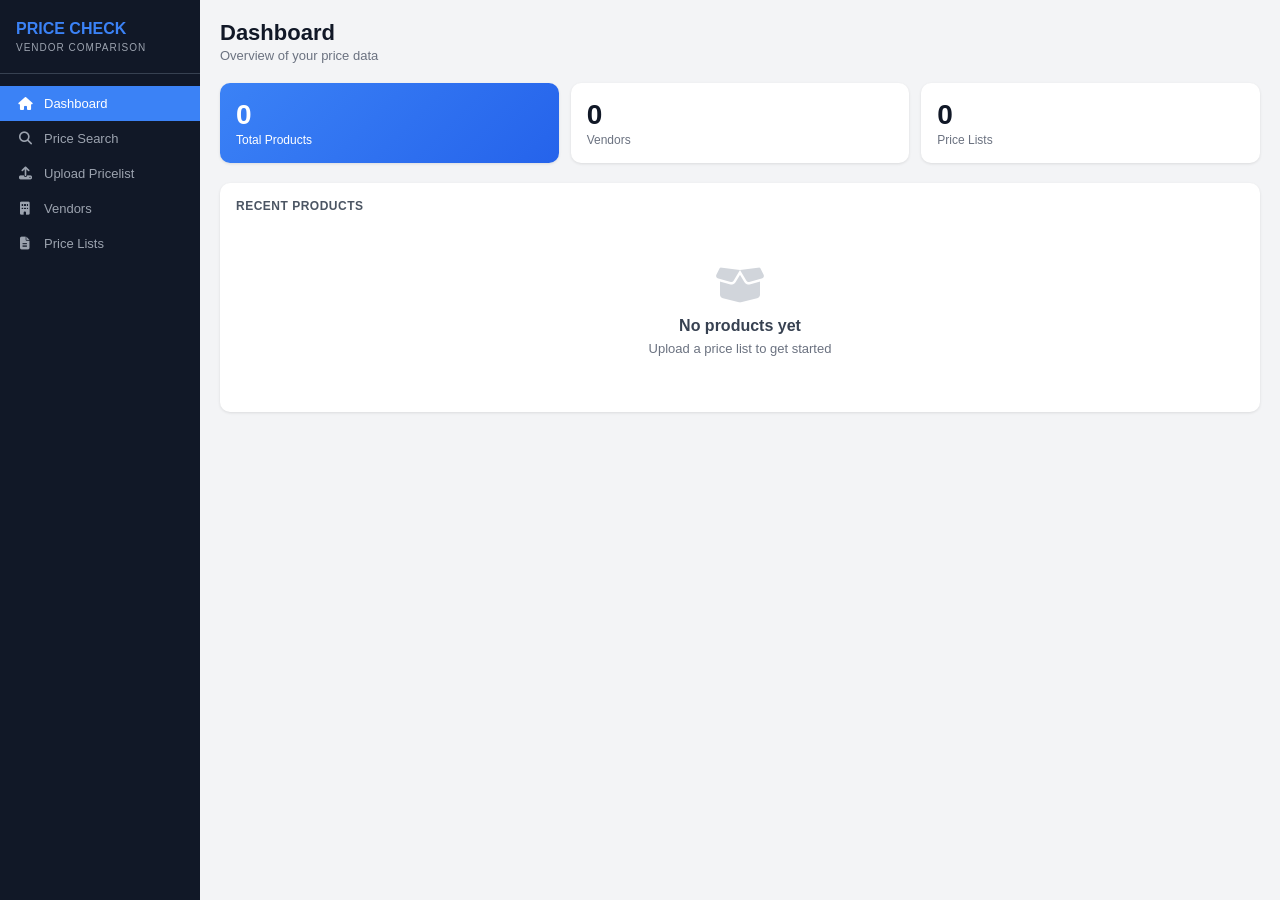
==== commit 71c4b306: "auto-commit for 0febcccf-1069-400f-8e96-5995dfa46eec" ====
--- a/zoho_widget/index.html
+++ b/zoho_widget/index.html
@@ -3,352 +3,770 @@
 <head>
     <meta charset="UTF-8">
     <meta name="viewport" content="width=device-width, initial-scale=1.0">
-    <title>Price List Uploader</title>
+    <title>Price Check - Vendor Comparison</title>
     <script src="https://cdn.sheetjs.com/xlsx-0.20.1/package/dist/xlsx.full.min.js"></script>
     <script src="https://js.zohostatic.com/creator/widgets/version/2.0/widgetsdk-min.js"></script>
+    <link rel="stylesheet" href="https://cdnjs.cloudflare.com/ajax/libs/font-awesome/6.4.0/css/all.min.css">
     <style>
-        *{margin:0;padding:0;box-sizing:border-box}
-        body{font-family:-apple-system,BlinkMacSystemFont,'Segoe UI',Roboto,sans-serif;background:#f8f9fa;padding:20px;color:#333}
-        .container{max-width:850px;margin:0 auto}
-        .card{background:#fff;border-radius:8px;box-shadow:0 1px 3px rgba(0,0,0,.1);padding:24px;margin-bottom:20px}
-        
-        /* Steps */
-        .steps{display:flex;justify-content:center;align-items:center;gap:8px;margin-bottom:30px;font-size:14px}
-        .step-num{width:26px;height:26px;border-radius:50%;background:#3b82f6;color:#fff;display:inline-flex;align-items:center;justify-content:center;font-weight:600;font-size:12px}
-        .step-num.gray{background:#9ca3af}
-        .step-text{margin-left:6px;color:#3b82f6}
-        .step-text.gray{color:#9ca3af}
-        .step-arrow{color:#d1d5db;margin:0 8px}
-        
-        /* Upload */
-        .upload-area{border:2px dashed #d1d5db;border-radius:8px;padding:50px;text-align:center;background:#fafafa;cursor:pointer}
-        .upload-area:hover{border-color:#3b82f6;background:#f0f7ff}
-        .upload-icon{font-size:40px;margin-bottom:12px}
-        .upload-text{font-size:15px;color:#374151;margin-bottom:6px}
-        .upload-hint{font-size:13px;color:#9ca3af}
-        .file-label{display:inline-block;margin-top:16px;padding:12px 28px;background:#3b82f6;color:#fff;border-radius:6px;font-size:14px;font-weight:500;cursor:pointer}
-        .file-label:hover{background:#2563eb}
-        .file-label input{display:none}
-        
-        h2{font-size:16px;color:#111;margin-bottom:20px;display:flex;align-items:center;gap:8px}
-        
-        /* Sheets info box */
-        .sheets-box{background:#eef2ff;border-radius:6px;padding:14px;margin-bottom:20px}
-        .sheets-box p{font-size:13px;color:#374151;margin-bottom:10px}
-        .sheets-box strong{color:#3b82f6}
-        .sheet-tags{display:flex;flex-wrap:wrap;gap:6px}
-        .sheet-tag{padding:4px 10px;background:#3b82f6;color:#fff;border-radius:4px;font-size:11px}
-        .sheet-tag.more{background:#6b7280}
-        
-        /* Vendor input */
-        .vendor-row{margin-bottom:20px}
-        .vendor-row label{display:block;font-size:12px;font-weight:600;color:#374151;margin-bottom:6px;text-transform:uppercase}
-        .vendor-row input{width:100%;padding:10px 12px;border:1px solid #d1d5db;border-radius:6px;font-size:14px}
-        .vendor-row input:focus{outline:none;border-color:#3b82f6}
-        
-        /* Column selects row */
-        .selects-row{display:flex;gap:12px;margin-bottom:20px}
-        .select-col{flex:1}
-        .select-col label{display:block;font-size:11px;font-weight:600;color:#374151;margin-bottom:6px;text-transform:uppercase}
-        .select-col label .req{color:#ef4444}
-        
-        /* Dropdown */
-        .dropdown{position:relative}
-        .dropdown-btn{width:100%;padding:10px 12px;border:1px solid #d1d5db;border-radius:6px;background:#fff;text-align:left;cursor:pointer;font-size:13px;color:#6b7280;display:flex;justify-content:space-between;align-items:center}
-        .dropdown-btn:hover{border-color:#9ca3af}
-        .dropdown-btn .arrow{font-size:10px}
-        .dropdown-list{position:absolute;top:100%;left:0;right:0;background:#fff;border:1px solid #d1d5db;border-radius:6px;box-shadow:0 4px 6px rgba(0,0,0,.1);z-index:100;max-height:220px;overflow-y:auto;display:none}
-        .dropdown-list.open{display:block}
-        .dropdown-item{padding:8px 12px;display:flex;align-items:center;gap:8px;cursor:pointer;font-size:13px;border-bottom:1px solid #f3f4f6}
-        .dropdown-item:last-child{border-bottom:none}
-        .dropdown-item:hover{background:#f9fafb}
-        .dropdown-item input{width:14px;height:14px}
-        .dropdown-item.checked{background:#eff6ff}
-        
-        /* Markup box */
-        .markup-box{background:#dcfce7;border-radius:6px;padding:16px;margin-bottom:20px}
-        .markup-example{background:#fff;border:1px dashed #86efac;border-radius:4px;padding:12px;text-align:center;margin-bottom:12px}
-        .markup-example .label{font-size:11px;color:#6b7280;margin-bottom:4px}
-        .markup-example .calc{font-size:14px}
-        .markup-example .cost{color:#6b7280}
-        .markup-example .selling{color:#22c55e;font-weight:600}
-        .markup-row{display:flex;align-items:center;gap:8px;font-size:13px;color:#166534}
-        .markup-row input{width:60px;padding:6px 8px;border:1px solid #86efac;border-radius:4px;text-align:center;font-size:14px}
-        
-        .info-text{font-size:12px;color:#6b7280;padding:10px;background:#f9fafb;border-radius:4px;margin-bottom:20px}
-        
-        /* Buttons */
-        .btn-row{display:flex;gap:12px}
-        .btn{flex:1;padding:12px;border-radius:6px;font-size:14px;font-weight:500;cursor:pointer;border:none;text-align:center}
-        .btn-back{background:#f3f4f6;color:#374151}
-        .btn-back:hover{background:#e5e7eb}
-        .btn-import{background:#6b7280;color:#fff}
-        .btn-import:hover{background:#4b5563}
-        .btn-success{background:#22c55e;color:#fff}
-        
-        /* Progress */
-        .progress-box{margin:20px 0}
-        .progress-bar-bg{height:6px;background:#e5e7eb;border-radius:3px}
-        .progress-bar{height:100%;background:#3b82f6;border-radius:3px;transition:width .2s}
-        .progress-text{text-align:center;margin-top:8px;font-size:13px;color:#6b7280}
-        
-        .results{margin-top:20px}
-        .result-row{display:flex;gap:12px;margin-bottom:16px}
-        .result-card{flex:1;text-align:center;padding:16px;background:#f9fafb;border-radius:6px}
-        .result-card .num{font-size:28px;font-weight:700;color:#3b82f6}
-        .result-card .txt{font-size:12px;color:#6b7280;margin-top:4px}
-        
-        .hidden{display:none!important}
-        .status{margin-top:12px;padding:10px;border-radius:6px;text-align:center;font-size:13px}
-        .status.loading{background:#e0f2fe;color:#0369a1}
-        .status.error{background:#fee2e2;color:#991b1b}
+        :root {
+            --primary: #3b82f6;
+            --primary-dark: #2563eb;
+            --success: #22c55e;
+            --warning: #f59e0b;
+            --danger: #ef4444;
+            --gray-50: #f9fafb;
+            --gray-100: #f3f4f6;
+            --gray-200: #e5e7eb;
+            --gray-300: #d1d5db;
+            --gray-400: #9ca3af;
+            --gray-500: #6b7280;
+            --gray-600: #4b5563;
+            --gray-700: #374151;
+            --gray-800: #1f2937;
+            --gray-900: #111827;
+            --sidebar-width: 200px;
+        }
+        * { margin: 0; padding: 0; box-sizing: border-box; }
+        body { font-family: -apple-system, BlinkMacSystemFont, 'Segoe UI', Roboto, sans-serif; background: var(--gray-100); color: var(--gray-800); }
+        
+        .app { display: flex; min-height: 100vh; }
+        
+        .sidebar { width: var(--sidebar-width); background: var(--gray-900); color: white; padding: 20px 0; position: fixed; height: 100vh; overflow-y: auto; }
+        .sidebar-header { padding: 0 16px 20px; border-bottom: 1px solid var(--gray-700); }
+        .sidebar-title { font-size: 16px; font-weight: 700; color: var(--primary); }
+        .sidebar-subtitle { font-size: 10px; color: var(--gray-400); text-transform: uppercase; letter-spacing: 1px; margin-top: 4px; }
+        .sidebar-nav { padding: 12px 0; }
+        .nav-item { display: flex; align-items: center; gap: 10px; padding: 10px 16px; color: var(--gray-400); cursor: pointer; transition: all 0.2s; font-size: 13px; }
+        .nav-item:hover { background: var(--gray-800); color: white; }
+        .nav-item.active { background: var(--primary); color: white; }
+        .nav-item i { width: 18px; text-align: center; }
+        
+        .main { flex: 1; margin-left: var(--sidebar-width); padding: 20px; }
+        .page { display: none; }
+        .page.active { display: block; }
+        .page-header { margin-bottom: 20px; }
+        .page-title { font-size: 22px; font-weight: 600; color: var(--gray-900); }
+        .page-subtitle { font-size: 13px; color: var(--gray-500); margin-top: 2px; }
+        
+        .card { background: white; border-radius: 10px; box-shadow: 0 1px 3px rgba(0,0,0,0.1); padding: 16px; margin-bottom: 16px; }
+        .card-title { font-size: 12px; font-weight: 600; color: var(--gray-600); margin-bottom: 12px; text-transform: uppercase; letter-spacing: 0.5px; }
+        
+        .stats-grid { display: grid; grid-template-columns: repeat(3, 1fr); gap: 12px; margin-bottom: 20px; }
+        .stat-card { background: white; border-radius: 10px; padding: 16px; box-shadow: 0 1px 3px rgba(0,0,0,0.1); }
+        .stat-value { font-size: 28px; font-weight: 700; color: var(--gray-900); }
+        .stat-label { font-size: 12px; color: var(--gray-500); margin-top: 2px; }
+        .stat-card.primary { background: linear-gradient(135deg, var(--primary), var(--primary-dark)); }
+        .stat-card.primary .stat-value, .stat-card.primary .stat-label { color: white; }
+        
+        .search-box { position: relative; margin-bottom: 16px; }
+        .search-box input { width: 100%; padding: 12px 16px 12px 44px; border: 2px solid var(--gray-200); border-radius: 8px; font-size: 14px; }
+        .search-box input:focus { outline: none; border-color: var(--primary); }
+        .search-box i { position: absolute; left: 16px; top: 50%; transform: translateY(-50%); color: var(--gray-400); }
+        
+        .table-wrapper { overflow-x: auto; }
+        table { width: 100%; border-collapse: collapse; font-size: 13px; }
+        th { text-align: left; padding: 10px 12px; background: var(--gray-50); color: var(--gray-600); font-weight: 600; font-size: 11px; text-transform: uppercase; border-bottom: 2px solid var(--gray-200); }
+        td { padding: 10px 12px; border-bottom: 1px solid var(--gray-100); }
+        tr:hover { background: var(--gray-50); }
+        .vendor-badge { display: inline-block; padding: 3px 8px; background: var(--success); color: white; border-radius: 4px; font-size: 10px; font-weight: 600; text-transform: uppercase; }
+        .price { font-weight: 600; color: var(--gray-900); }
+        
+        .btn { display: inline-flex; align-items: center; gap: 6px; padding: 8px 16px; border-radius: 6px; font-size: 13px; font-weight: 500; cursor: pointer; border: none; transition: all 0.2s; }
+        .btn-primary { background: var(--primary); color: white; }
+        .btn-primary:hover { background: var(--primary-dark); }
+        .btn-secondary { background: var(--gray-100); color: var(--gray-700); }
+        .btn-danger { background: var(--danger); color: white; }
+        .btn-sm { padding: 5px 10px; font-size: 11px; }
+        
+        .upload-area { border: 2px dashed var(--gray-300); border-radius: 10px; padding: 32px; text-align: center; background: var(--gray-50); cursor: pointer; transition: all 0.2s; }
+        .upload-area:hover { border-color: var(--primary); background: #eff6ff; }
+        .upload-area i { font-size: 36px; color: var(--gray-400); margin-bottom: 10px; }
+        .upload-area h3 { font-size: 14px; color: var(--gray-700); margin-bottom: 4px; }
+        .upload-area p { font-size: 12px; color: var(--gray-500); }
+        
+        .form-group { margin-bottom: 12px; }
+        .form-group label { display: block; font-size: 12px; font-weight: 600; color: var(--gray-700); margin-bottom: 4px; }
+        .form-group input, .form-group select { width: 100%; padding: 8px 12px; border: 1px solid var(--gray-300); border-radius: 6px; font-size: 13px; }
+        .form-group input:focus { outline: none; border-color: var(--primary); }
+        
+        .dropdown { position: relative; }
+        .dropdown-btn { width: 100%; padding: 8px 12px; border: 1px solid var(--gray-300); border-radius: 6px; background: white; text-align: left; cursor: pointer; font-size: 13px; color: var(--gray-500); display: flex; justify-content: space-between; align-items: center; }
+        .dropdown-btn.has-value { color: var(--gray-800); }
+        .dropdown-list { position: absolute; top: 100%; left: 0; right: 0; background: white; border: 1px solid var(--gray-300); border-radius: 6px; box-shadow: 0 4px 12px rgba(0,0,0,0.15); z-index: 100; max-height: 180px; overflow-y: auto; display: none; }
+        .dropdown-list.open { display: block; }
+        .dropdown-item { padding: 8px 12px; display: flex; align-items: center; gap: 8px; cursor: pointer; font-size: 12px; }
+        .dropdown-item:hover { background: var(--gray-50); }
+        .dropdown-item.selected { background: #eff6ff; }
+        .dropdown-item input { width: 14px; height: 14px; }
+        
+        .steps { display: flex; justify-content: center; gap: 6px; margin-bottom: 20px; font-size: 13px; }
+        .step { display: flex; align-items: center; gap: 6px; color: var(--gray-400); }
+        .step.active { color: var(--primary); font-weight: 600; }
+        .step.done { color: var(--success); }
+        .step-num { width: 24px; height: 24px; border-radius: 50%; background: var(--gray-200); display: flex; align-items: center; justify-content: center; font-weight: 600; font-size: 11px; }
+        .step.active .step-num { background: var(--primary); color: white; }
+        .step.done .step-num { background: var(--success); color: white; }
+        
+        .sheet-tags { display: flex; flex-wrap: wrap; gap: 4px; margin-top: 8px; }
+        .sheet-tag { padding: 3px 8px; background: var(--primary); color: white; border-radius: 4px; font-size: 10px; }
+        .sheet-tag.more { background: var(--gray-500); }
+        
+        .markup-box { background: #dcfce7; border: 1px solid #86efac; border-radius: 6px; padding: 12px; margin: 12px 0; }
+        .markup-example { background: white; border-radius: 4px; padding: 10px; text-align: center; margin-bottom: 8px; }
+        .markup-example .label { font-size: 11px; color: var(--gray-500); }
+        .markup-example .calc { font-size: 14px; margin-top: 2px; }
+        .markup-example .cost { color: var(--gray-600); }
+        .markup-example .selling { color: var(--success); font-weight: 600; }
+        
+        .progress-bar { height: 6px; background: var(--gray-200); border-radius: 3px; overflow: hidden; }
+        .progress-bar .fill { height: 100%; background: var(--primary); border-radius: 3px; transition: width 0.3s; }
+        .progress-text { text-align: center; margin-top: 6px; font-size: 12px; color: var(--gray-500); }
+        
+        .results-grid { display: grid; grid-template-columns: repeat(3, 1fr); gap: 12px; margin: 16px 0; }
+        .result-card { text-align: center; padding: 16px; background: var(--gray-50); border-radius: 6px; }
+        .result-card .num { font-size: 28px; font-weight: 700; color: var(--primary); }
+        .result-card .txt { font-size: 11px; color: var(--gray-500); margin-top: 2px; }
+        
+        .loading { text-align: center; padding: 32px; color: var(--gray-500); }
+        .loading i { font-size: 20px; margin-bottom: 8px; animation: spin 1s linear infinite; }
+        @keyframes spin { to { transform: rotate(360deg); } }
+        
+        .empty-state { text-align: center; padding: 40px 16px; color: var(--gray-500); }
+        .empty-state i { font-size: 40px; margin-bottom: 12px; color: var(--gray-300); }
+        .empty-state h3 { font-size: 16px; color: var(--gray-700); margin-bottom: 6px; }
+        .empty-state p { font-size: 13px; }
+        
+        .error-box { background: #fef2f2; border: 1px solid #fecaca; color: #991b1b; padding: 12px; border-radius: 6px; margin: 12px 0; font-size: 12px; }
+        
+        .hidden { display: none !important; }
+        
+        @media (max-width: 768px) {
+            .sidebar { width: 50px; }
+            .sidebar-title, .sidebar-subtitle, .nav-item span { display: none; }
+            .main { margin-left: 50px; padding: 12px; }
+            .stats-grid { grid-template-columns: 1fr; }
+            .results-grid { grid-template-columns: 1fr; }
+        }
     </style>
 </head>
 <body>
-<div class="container">
-    <!-- Step 1 -->
-    <div id="step1" class="card">
-        <div class="steps">
-            <span class="step-num">1</span><span class="step-text">Upload</span>
-            <span class="step-arrow">→</span>
-            <span class="step-num gray">2</span><span class="step-text gray">Map Columns</span>
-            <span class="step-arrow">→</span>
-            <span class="step-num gray">3</span><span class="step-text gray">Done</span>
-        </div>
-        <div class="upload-area" onclick="document.getElementById('fileInput').click()">
-            <div class="upload-icon">📁</div>
-            <div class="upload-text">Upload Price List</div>
-            <div class="upload-hint">Import ALL sheets from vendor price lists</div>
-            <label class="file-label">
-                Select Excel File
-                <input type="file" id="fileInput" accept=".xlsx,.xls,.csv" onchange="handleFile(this)">
-            </label>
-        </div>
-        <div id="status" class="status hidden"></div>
+    <div class="app">
+        <aside class="sidebar">
+            <div class="sidebar-header">
+                <div class="sidebar-title">PRICE CHECK</div>
+                <div class="sidebar-subtitle">Vendor Comparison</div>
+            </div>
+            <nav class="sidebar-nav">
+                <div class="nav-item active" data-page="dashboard"><i class="fas fa-home"></i><span>Dashboard</span></div>
+                <div class="nav-item" data-page="search"><i class="fas fa-search"></i><span>Price Search</span></div>
+                <div class="nav-item" data-page="upload"><i class="fas fa-upload"></i><span>Upload Pricelist</span></div>
+                <div class="nav-item" data-page="vendors"><i class="fas fa-building"></i><span>Vendors</span></div>
+                <div class="nav-item" data-page="pricelists"><i class="fas fa-file-alt"></i><span>Price Lists</span></div>
+            </nav>
+        </aside>
+
+        <main class="main">
+            <!-- Dashboard -->
+            <div id="page-dashboard" class="page active">
+                <div class="page-header">
+                    <h1 class="page-title">Dashboard</h1>
+                    <p class="page-subtitle">Overview of your price data</p>
+                </div>
+                <div id="dashboard-error" class="error-box hidden"></div>
+                <div class="stats-grid">
+                    <div class="stat-card primary"><div class="stat-value" id="stat-products">0</div><div class="stat-label">Total Products</div></div>
+                    <div class="stat-card"><div class="stat-value" id="stat-vendors">0</div><div class="stat-label">Vendors</div></div>
+                    <div class="stat-card"><div class="stat-value" id="stat-pricelists">0</div><div class="stat-label">Price Lists</div></div>
+                </div>
+                <div class="card">
+                    <div class="card-title">Recent Products</div>
+                    <div id="recent-products"><div class="empty-state"><i class="fas fa-box-open"></i><h3>No products yet</h3><p>Upload a price list to get started</p></div></div>
+                </div>
+            </div>
+
+            <!-- Search -->
+            <div id="page-search" class="page">
+                <div class="page-header">
+                    <h1 class="page-title">Price Search</h1>
+                    <p class="page-subtitle">Find the best prices across all vendors</p>
+                </div>
+                <div class="card">
+                    <div class="search-box">
+                        <i class="fas fa-search"></i>
+                        <input type="text" id="search-input" placeholder="Enter product code or description...">
+                    </div>
+                    <div id="search-results"><div class="empty-state"><i class="fas fa-search"></i><h3>Search for products</h3><p>Enter a product code or description above</p></div></div>
+                </div>
+            </div>
+
+            <!-- Upload -->
+            <div id="page-upload" class="page">
+                <div class="page-header">
+                    <h1 class="page-title">Upload Price List</h1>
+                    <p class="page-subtitle">Import ALL sheets from vendor price lists</p>
+                </div>
+                
+                <div id="upload-step1" class="card">
+                    <div class="steps">
+                        <div class="step active"><span class="step-num">1</span>Upload</div>
+                        <div class="step"><span class="step-num">2</span>Map Columns</div>
+                        <div class="step"><span class="step-num">3</span>Done</div>
+                    </div>
+                    <div class="upload-area" onclick="document.getElementById('file-input').click()">
+                        <i class="fas fa-cloud-upload-alt"></i>
+                        <h3>Drop your Excel file here or click to browse</h3>
+                        <p>Supports .xlsx, .xls, .csv files</p>
+                        <input type="file" id="file-input" accept=".xlsx,.xls,.csv" style="display:none" onchange="handleFileUpload(this)">
+                    </div>
+                </div>
+                
+                <div id="upload-step2" class="card hidden">
+                    <div class="steps">
+                        <div class="step done"><span class="step-num"><i class="fas fa-check"></i></span>Upload</div>
+                        <div class="step active"><span class="step-num">2</span>Map Columns</div>
+                        <div class="step"><span class="step-num">3</span>Done</div>
+                    </div>
+                    <div style="background:#eef2ff;border-radius:6px;padding:12px;margin-bottom:16px">
+                        <p style="font-size:12px;color:var(--gray-700)">Found <strong id="sheet-count" style="color:var(--primary)">0</strong> sheets. Select column names for product codes, descriptions, and prices.</p>
+                        <div class="sheet-tags" id="sheet-tags"></div>
+                    </div>
+                    <div class="form-group">
+                        <label>Vendor Name *</label>
+                        <input type="text" id="vendor-name" placeholder="Enter vendor name (e.g., HIKVISION SA)">
+                    </div>
+                    <div style="display:grid;grid-template-columns:1fr 1fr 1fr;gap:12px;margin-bottom:12px">
+                        <div class="form-group" style="margin:0">
+                            <label>Product Code *</label>
+                            <div class="dropdown" id="code-dropdown">
+                                <button type="button" class="dropdown-btn" onclick="toggleDropdown('code-dropdown')"><span>-- Select --</span><i class="fas fa-chevron-down" style="font-size:10px"></i></button>
+                                <div class="dropdown-list" id="code-list"></div>
+                            </div>
+                        </div>
+                        <div class="form-group" style="margin:0">
+                            <label>Description</label>
+                            <div class="dropdown" id="desc-dropdown">
+                                <button type="button" class="dropdown-btn" onclick="toggleDropdown('desc-dropdown')"><span>-- Select --</span><i class="fas fa-chevron-down" style="font-size:10px"></i></button>
+                                <div class="dropdown-list" id="desc-list"></div>
+                            </div>
+                        </div>
+                        <div class="form-group" style="margin:0">
+                            <label>Price *</label>
+                            <div class="dropdown" id="price-dropdown">
+                                <button type="button" class="dropdown-btn" onclick="toggleDropdown('price-dropdown')"><span>-- Select --</span><i class="fas fa-chevron-down" style="font-size:10px"></i></button>
+                                <div class="dropdown-list" id="price-list"></div>
+                            </div>
+                        </div>
+                    </div>
+                    <div class="markup-box">
+                        <div class="markup-example">
+                            <div class="label">Example Calculation:</div>
+                            <div class="calc"><span class="cost">Cost: R 1000.00</span> → <span class="selling">Selling: R <span id="selling-example">1450.00</span></span></div>
+                        </div>
+                        <div style="display:flex;align-items:center;gap:6px;font-size:12px;color:#166534">
+                            <input type="number" id="markup-percent" value="45" min="0" max="500" style="width:60px;text-align:center;padding:6px" onchange="updateMarkupExample()">
+                            <span>% markup</span>
+                        </div>
+                    </div>
+                    <div style="display:flex;gap:10px">
+                        <button class="btn btn-secondary" onclick="resetUpload()"><i class="fas fa-arrow-left"></i>Back</button>
+                        <button class="btn btn-primary" onclick="startImport()" style="flex:1"><i class="fas fa-download"></i>Import All Products</button>
+                    </div>
+                </div>
+                
+                <div id="upload-step3" class="card hidden">
+                    <div class="steps">
+                        <div class="step done"><span class="step-num"><i class="fas fa-check"></i></span>Upload</div>
+                        <div class="step done"><span class="step-num"><i class="fas fa-check"></i></span>Map</div>
+                        <div class="step active"><span class="step-num">3</span>Done</div>
+                    </div>
+                    <h2 id="import-title" style="text-align:center;margin-bottom:16px;font-size:18px">Importing...</h2>
+                    <div class="progress-bar"><div class="fill" id="progress-bar" style="width:0%"></div></div>
+                    <p class="progress-text" id="progress-text">Preparing...</p>
+                    <div id="import-results" class="hidden">
+                        <div class="results-grid">
+                            <div class="result-card"><div class="num" id="result-imported">0</div><div class="txt">Imported</div></div>
+                            <div class="result-card"><div class="num" id="result-skipped">0</div><div class="txt">Skipped</div></div>
+                            <div class="result-card"><div class="num" id="result-vendor">-</div><div class="txt">Vendor</div></div>
+                        </div>
+                        <button class="btn btn-primary" onclick="resetUpload()" style="width:100%"><i class="fas fa-plus"></i>Upload Another</button>
+                    </div>
+                </div>
+            </div>
+
+            <!-- Vendors -->
+            <div id="page-vendors" class="page">
+                <div class="page-header" style="display:flex;justify-content:space-between;align-items:center">
+                    <div><h1 class="page-title">Vendors</h1><p class="page-subtitle">Manage your vendor list</p></div>
+                    <button class="btn btn-primary" onclick="showAddVendorModal()"><i class="fas fa-plus"></i>Add Vendor</button>
+                </div>
+                <div class="card">
+                    <div id="vendors-table"><div class="empty-state"><i class="fas fa-building"></i><h3>No vendors yet</h3><p>Add a vendor or upload a price list</p></div></div>
+                </div>
+            </div>
+
+            <!-- Price Lists -->
+            <div id="page-pricelists" class="page">
+                <div class="page-header"><h1 class="page-title">Price Lists</h1><p class="page-subtitle">View uploaded price lists</p></div>
+                <div class="card">
+                    <div id="pricelists-table"><div class="empty-state"><i class="fas fa-file-alt"></i><h3>No price lists yet</h3><p>Upload a price list to get started</p></div></div>
+                </div>
+            </div>
+        </main>
     </div>
 
-    <!-- Step 2 -->
-    <div id="step2" class="card hidden">
-        <div class="steps">
-            <span class="step-num">1</span><span class="step-text">Upload</span>
-            <span class="step-arrow">→</span>
-            <span class="step-num">2</span><span class="step-text">Map Columns</span>
-            <span class="step-arrow">→</span>
-            <span class="step-num gray">3</span><span class="step-text gray">Done</span>
-        </div>
-        
-        <h2>📋 Map Your Columns</h2>
-        
-        <div class="sheets-box">
-            <p>Found <strong id="sheetCount">0</strong> sheets in this file. Select ALL column names that contain product codes, descriptions, and prices.</p>
-            <div class="sheet-tags" id="sheetTags"></div>
-        </div>
-        
-        <div class="vendor-row">
-            <label>Vendor Name *</label>
-            <input type="text" id="vendorName" placeholder="Enter vendor name (e.g., HIKVISION SA)">
-        </div>
-        
-        <div class="selects-row">
-            <div class="select-col">
-                <label>Product Code Columns <span class="req">*</span></label>
-                <div class="dropdown" id="codeDD">
-                    <button type="button" class="dropdown-btn" onclick="toggle('codeDD')"><span id="codeLabel">-- Select columns --</span><span class="arrow">▼</span></button>
-                    <div class="dropdown-list" id="codeList"></div>
-                </div>
-            </div>
-            <div class="select-col">
-                <label>Description Columns</label>
-                <div class="dropdown" id="descDD">
-                    <button type="button" class="dropdown-btn" onclick="toggle('descDD')"><span id="descLabel">-- Select columns --</span><span class="arrow">▼</span></button>
-                    <div class="dropdown-list" id="descList"></div>
-                </div>
-            </div>
-            <div class="select-col">
-                <label>Price Columns <span class="req">*</span></label>
-                <div class="dropdown" id="priceDD">
-                    <button type="button" class="dropdown-btn" onclick="toggle('priceDD')"><span id="priceLabel">-- Select columns --</span><span class="arrow">▼</span></button>
-                    <div class="dropdown-list" id="priceList"></div>
-                </div>
+    <!-- Vendor Modal -->
+    <div id="vendor-modal" class="hidden" style="position:fixed;top:0;left:0;right:0;bottom:0;background:rgba(0,0,0,0.5);display:flex;align-items:center;justify-content:center;z-index:1000">
+        <div class="card" style="width:360px;max-width:90%">
+            <h2 style="margin-bottom:16px;font-size:18px">Add New Vendor</h2>
+            <div class="form-group"><label>Vendor Name *</label><input type="text" id="new-vendor-name" placeholder="Enter vendor name"></div>
+            <div class="form-group"><label>Email</label><input type="email" id="new-vendor-email" placeholder="Enter email"></div>
+            <div class="form-group"><label>Phone</label><input type="text" id="new-vendor-phone" placeholder="Enter phone"></div>
+            <div style="display:flex;gap:10px;margin-top:16px">
+                <button class="btn btn-secondary" onclick="hideVendorModal()">Cancel</button>
+                <button class="btn btn-primary" onclick="addVendor()" style="flex:1">Add Vendor</button>
             </div>
         </div>
-        
-        <div class="markup-box">
-            <div class="markup-example">
-                <div class="label">Example Calculation:</div>
-                <div class="calc"><span class="cost">Cost: R <span id="exCost">1000.00</span></span> → <span class="selling">Selling: R <span id="exSell">1450.00</span></span></div>
-            </div>
-            <div class="markup-row">
-                <input type="number" id="markup" value="45" min="0" max="500" onchange="calcEx()">
-                <span>% markup. Both cost price and selling price will be stored.</span>
-            </div>
-        </div>
-        
-        <div class="info-text">💡 Select multiple columns for product codes and prices. The system will try each one on every sheet.</div>
-        
-        <div class="btn-row">
-            <button class="btn btn-back" onclick="reset()">Back</button>
-            <button class="btn btn-import" onclick="doImport()">Import All Products ✓</button>
-        </div>
     </div>
 
-    <!-- Step 3 -->
-    <div id="step3" class="card hidden">
-        <div class="steps">
-            <span class="step-num">1</span><span class="step-text">Upload</span>
-            <span class="step-arrow">→</span>
-            <span class="step-num">2</span><span class="step-text">Map Columns</span>
-            <span class="step-arrow">→</span>
-            <span class="step-num">3</span><span class="step-text">Done</span>
-        </div>
-        <h2 id="title3">Importing...</h2>
-        <div class="progress-box">
-            <div class="progress-bar-bg"><div class="progress-bar" id="pbar" style="width:0"></div></div>
-            <div class="progress-text" id="ptxt">Preparing...</div>
-        </div>
-        <div id="results" class="results hidden">
-            <div class="result-row">
-                <div class="result-card"><div class="num" id="rImported">0</div><div class="txt">Products Imported</div></div>
-                <div class="result-card"><div class="num" id="rSkipped">0</div><div class="txt">Rows Skipped</div></div>
-                <div class="result-card"><div class="num" id="rVendor">-</div><div class="txt">Vendor</div></div>
-            </div>
-            <button class="btn btn-success" onclick="reset()" style="width:100%">Upload Another File</button>
-        </div>
-    </div>
-</div>
-
 <script>
-var wb=null,allData=[],fileName='',cols=[],zoho=false;
-var selCode=[],selDesc=[],selPrice=[];
-
-if(typeof ZOHO!=='undefined'&&ZOHO.CREATOR){ZOHO.CREATOR.init().then(function(){zoho=true}).catch(function(){});}
-
-function handleFile(inp){
-    if(!inp.files||!inp.files[0])return;
-    var f=inp.files[0];
-    fileName=f.name;
-    showSt('Reading '+fileName+'...','loading');
-    var r=new FileReader();
-    r.onload=function(e){
-        try{
-            wb=XLSX.read(new Uint8Array(e.target.result),{type:'array'});
-            if(!wb.SheetNames.length){showSt('No sheets','error');return;}
-            cols=[];allData=[];var seen={};
-            wb.SheetNames.forEach(function(sn){
-                var sh=wb.Sheets[sn],js=XLSX.utils.sheet_to_json(sh,{header:1,defval:''});
-                var hi=0;
-                for(var i=0;i<Math.min(15,js.length);i++){var c=0;for(var j=0;j<(js[i]||[]).length;j++)if(js[i][j]!=='')c++;if(c>=3){hi=i;break;}}
-                var hdr=js[hi]||[];
-                hdr.forEach(function(h){if(h&&!seen[h]){seen[h]=1;cols.push(h);}});
-                for(var k=hi+1;k<js.length;k++){var rw=js[k],has=false;for(var l=0;l<rw.length;l++)if(rw[l]!==''){has=true;break;}if(has)allData.push({h:hdr,d:rw});}
+// CONFIG - Matching your Zoho Creator setup
+var CONFIG = {
+    appName: "fortech-pricelist-manager",
+    forms: { vendors: "Vendors", products: "Products", priceLists: "Price_Lists" },
+    reports: {
+        vendors: ["Vendors_Report"],
+        products: ["Products_Report"],
+        priceLists: ["Price_Lists_Report", "All_Price_Lists"]
+    },
+    fields: {
+        vendor: { name: "Name", email: "Contact_Email", phone: "Contact_Phone" },
+        product: { code: "Product_Code", desc: "Description", cost: "Cost_Price", selling: "Selling_Price", markup: "Markup_Percent", vendor: "Vendor_Name" },
+        priceList: { file: "File_Name", vendor: "Vendor_Name", date: "Upload_Date", count: "Product_Count" }
+    }
+};
+
+var zohoReady = false;
+var workbook = null, allData = [], allColumns = [], fileName = '';
+var selectedCode = [], selectedDesc = [], selectedPrice = [];
+var cachedProducts = [], cachedVendors = [], cachedPriceLists = [];
+
+// Initialize
+if (typeof ZOHO !== 'undefined' && ZOHO.CREATOR) {
+    ZOHO.CREATOR.init().then(function() {
+        zohoReady = true;
+        console.log('Zoho SDK ready');
+        loadDashboard();
+    }).catch(function(e) {
+        console.error('Zoho init error:', e);
+        showError('dashboard-error', 'Zoho SDK failed to initialize: ' + JSON.stringify(e));
+    });
+} else {
+    console.log('Running outside Zoho - demo mode');
+    document.getElementById('stat-products').textContent = '0';
+    document.getElementById('stat-vendors').textContent = '0';
+    document.getElementById('stat-pricelists').textContent = '0';
+}
+
+// Navigation
+document.querySelectorAll('.nav-item').forEach(function(item) {
+    item.addEventListener('click', function() {
+        var page = this.dataset.page;
+        document.querySelectorAll('.nav-item').forEach(n => n.classList.remove('active'));
+        document.querySelectorAll('.page').forEach(p => p.classList.remove('active'));
+        this.classList.add('active');
+        document.getElementById('page-' + page).classList.add('active');
+        if (page === 'dashboard') loadDashboard();
+        else if (page === 'vendors') loadVendors();
+        else if (page === 'pricelists') loadPriceLists();
+    });
+});
+
+function showError(elementId, message) {
+    var el = document.getElementById(elementId);
+    if (el) { el.textContent = message; el.classList.remove('hidden'); }
+}
+
+// Try multiple report names
+async function getRecordsWithFallback(reportNames) {
+    if (!zohoReady) {
+        console.log('Zoho not ready, returning empty');
+        return [];
+    }
+    for (var i = 0; i < reportNames.length; i++) {
+        try {
+            console.log('Trying report:', reportNames[i], 'in app:', CONFIG.appName);
+            var result = await ZOHO.CREATOR.API.getAllRecords({
+                appName: CONFIG.appName,
+                reportName: reportNames[i],
+                page: 1,
+                pageSize: 200
             });
-            document.getElementById('step1').classList.add('hidden');
-            document.getElementById('step2').classList.remove('hidden');
-            document.getElementById('sheetCount').textContent=wb.SheetNames.length;
-            var tg='',mx=8;
-            wb.SheetNames.slice(0,mx).forEach(function(n){tg+='<span class="sheet-tag">'+n+'</span>';});
-            if(wb.SheetNames.length>mx)tg+='<span class="sheet-tag more">+'+(wb.SheetNames.length-mx)+' more</span>';
-            document.getElementById('sheetTags').innerHTML=tg;
-            fillDD();autoSel();
-        }catch(err){showSt('Error: '+err.message,'error');}
+            console.log('API Response for', reportNames[i], ':', JSON.stringify(result));
+            if (result && result.data) {
+                console.log('SUCCESS - Found', result.data.length, 'records using report:', reportNames[i]);
+                return result.data;
+            }
+            if (result && result.code === 3100) {
+                console.log('Report exists but empty:', reportNames[i]);
+                return [];
+            }
+        } catch (e) {
+            console.error('API Error for report', reportNames[i], ':', e.message || JSON.stringify(e));
+        }
+    }
+    console.log('All report names failed for:', reportNames);
+    return [];
+}
+
+async function loadDashboard() {
+    document.getElementById('dashboard-error').classList.add('hidden');
+    document.getElementById('recent-products').innerHTML = '<div class="loading"><i class="fas fa-spinner"></i><p>Loading...</p></div>';
+    
+    try {
+        console.log('Loading dashboard data...');
+        cachedProducts = await getRecordsWithFallback(CONFIG.reports.products);
+        cachedVendors = await getRecordsWithFallback(CONFIG.reports.vendors);
+        cachedPriceLists = await getRecordsWithFallback(CONFIG.reports.priceLists);
+        
+        console.log('Dashboard loaded - Products:', cachedProducts.length, 'Vendors:', cachedVendors.length, 'PriceLists:', cachedPriceLists.length);
+        
+        document.getElementById('stat-products').textContent = cachedProducts.length;
+        document.getElementById('stat-vendors').textContent = cachedVendors.length;
+        document.getElementById('stat-pricelists').textContent = cachedPriceLists.length;
+        
+        if (cachedProducts.length > 0) {
+            var html = '<table><thead><tr><th>Product Code</th><th>Description</th><th>Vendor</th><th>Price</th></tr></thead><tbody>';
+            cachedProducts.slice(0, 10).forEach(function(p) {
+                html += '<tr><td><strong>' + (p[CONFIG.fields.product.code] || '-') + '</strong></td>';
+                html += '<td>' + (p[CONFIG.fields.product.desc] || '-').substring(0, 40) + '</td>';
+                html += '<td><span class="vendor-badge">' + (p[CONFIG.fields.product.vendor] || '-') + '</span></td>';
+                html += '<td class="price">R ' + formatNum(p[CONFIG.fields.product.selling]) + '</td></tr>';
+            });
+            html += '</tbody></table>';
+            document.getElementById('recent-products').innerHTML = html;
+        } else {
+            document.getElementById('recent-products').innerHTML = '<div class="empty-state"><i class="fas fa-box-open"></i><h3>No products yet</h3><p>Upload a price list to get started</p></div>';
+        }
+    } catch (e) {
+        console.error('Dashboard error:', e);
+        showError('dashboard-error', 'Error loading data: ' + (e.message || JSON.stringify(e)));
+        document.getElementById('recent-products').innerHTML = '<div class="empty-state"><i class="fas fa-exclamation-triangle"></i><h3>Connection Error</h3><p>Check console for details</p></div>';
+    }
+}
+
+// Search
+var searchTimeout;
+document.getElementById('search-input').addEventListener('input', function() {
+    clearTimeout(searchTimeout);
+    var q = this.value.trim().toLowerCase();
+    if (q.length < 2) {
+        document.getElementById('search-results').innerHTML = '<div class="empty-state"><i class="fas fa-search"></i><h3>Search for products</h3><p>Enter at least 2 characters</p></div>';
+        return;
+    }
+    searchTimeout = setTimeout(function() { searchProducts(q); }, 300);
+});
+
+async function searchProducts(q) {
+    document.getElementById('search-results').innerHTML = '<div class="loading"><i class="fas fa-spinner"></i><p>Searching...</p></div>';
+    
+    if (cachedProducts.length === 0) {
+        cachedProducts = await getRecordsWithFallback(CONFIG.reports.products);
+    }
+    
+    var results = cachedProducts.filter(function(p) {
+        var code = (p[CONFIG.fields.product.code] || '').toLowerCase();
+        var desc = (p[CONFIG.fields.product.desc] || '').toLowerCase();
+        return code.includes(q) || desc.includes(q);
+    });
+    
+    results.sort(function(a, b) {
+        return (parseFloat(a[CONFIG.fields.product.selling]) || 0) - (parseFloat(b[CONFIG.fields.product.selling]) || 0);
+    });
+    
+    if (!results.length) {
+        document.getElementById('search-results').innerHTML = '<div class="empty-state"><i class="fas fa-search"></i><h3>No results</h3><p>Try a different search term</p></div>';
+        return;
+    }
+    
+    var html = '<p style="margin-bottom:10px;font-size:12px;color:var(--gray-500)">Found ' + results.length + ' results (cheapest first)</p>';
+    html += '<table><thead><tr><th>Product Code</th><th>Description</th><th>Vendor</th><th>Cost</th><th>Selling</th></tr></thead><tbody>';
+    results.forEach(function(p, i) {
+        var bg = i === 0 ? 'style="background:#dcfce7"' : '';
+        html += '<tr ' + bg + '><td><strong>' + (p[CONFIG.fields.product.code] || '-') + '</strong></td>';
+        html += '<td>' + (p[CONFIG.fields.product.desc] || '-').substring(0, 30) + '</td>';
+        html += '<td><span class="vendor-badge">' + (p[CONFIG.fields.product.vendor] || '-') + '</span></td>';
+        html += '<td>R ' + formatNum(p[CONFIG.fields.product.cost]) + '</td>';
+        html += '<td class="price">R ' + formatNum(p[CONFIG.fields.product.selling]) + '</td></tr>';
+    });
+    html += '</tbody></table>';
+    document.getElementById('search-results').innerHTML = html;
+}
+
+// File Upload
+function handleFileUpload(input) {
+    if (!input.files || !input.files[0]) return;
+    var file = input.files[0];
+    fileName = file.name;
+    var reader = new FileReader();
+    reader.onload = function(e) {
+        try {
+            workbook = XLSX.read(new Uint8Array(e.target.result), { type: 'array' });
+            if (!workbook.SheetNames.length) { alert('No sheets found'); return; }
+            allColumns = []; allData = []; var seen = {};
+            workbook.SheetNames.forEach(function(sn) {
+                var sheet = workbook.Sheets[sn];
+                var json = XLSX.utils.sheet_to_json(sheet, { header: 1, defval: '' });
+                var hi = 0;
+                for (var i = 0; i < Math.min(15, json.length); i++) {
+                    var c = 0; for (var j = 0; j < (json[i] || []).length; j++) if (json[i][j] !== '') c++;
+                    if (c >= 3) { hi = i; break; }
+                }
+                var hdr = json[hi] || [];
+                hdr.forEach(function(h) { if (h && !seen[h]) { seen[h] = 1; allColumns.push(h); } });
+                for (var k = hi + 1; k < json.length; k++) {
+                    var rw = json[k], has = false;
+                    for (var l = 0; l < rw.length; l++) if (rw[l] !== '') { has = true; break; }
+                    if (has) allData.push({ h: hdr, d: rw });
+                }
+            });
+            document.getElementById('upload-step1').classList.add('hidden');
+            document.getElementById('upload-step2').classList.remove('hidden');
+            document.getElementById('sheet-count').textContent = workbook.SheetNames.length;
+            var tags = '';
+            workbook.SheetNames.slice(0, 6).forEach(function(n) { tags += '<span class="sheet-tag">' + n + '</span>'; });
+            if (workbook.SheetNames.length > 6) tags += '<span class="sheet-tag more">+' + (workbook.SheetNames.length - 6) + '</span>';
+            document.getElementById('sheet-tags').innerHTML = tags;
+            populateDropdowns();
+            autoSelect();
+        } catch (err) { alert('Error: ' + err.message); }
     };
-    r.readAsArrayBuffer(f);
-}
-
-function showSt(m,t){var s=document.getElementById('status');s.className='status '+t;s.textContent=m;s.classList.remove('hidden');}
-
-function fillDD(){
-    ['codeList','descList','priceList'].forEach(function(id){
-        var el=document.getElementById(id);el.innerHTML='';
-        cols.forEach(function(c,i){
-            var d=document.createElement('div');d.className='dropdown-item';d.innerHTML='<input type="checkbox" data-i="'+i+'" onchange="chk(this,\''+id+'\')"><span>'+c+'</span>';
-            el.appendChild(d);
+    reader.readAsArrayBuffer(file);
+}
+
+function populateDropdowns() {
+    ['code-list', 'desc-list', 'price-list'].forEach(function(id) {
+        var el = document.getElementById(id); el.innerHTML = '';
+        allColumns.forEach(function(col, i) {
+            var div = document.createElement('div');
+            div.className = 'dropdown-item';
+            div.innerHTML = '<input type="checkbox" data-idx="' + i + '" onchange="handleColSelect(this,\'' + id + '\')"><span>' + col + '</span>';
+            el.appendChild(div);
         });
     });
 }
 
-function toggle(id){
-    var list=document.getElementById(id).querySelector('.dropdown-list');
-    document.querySelectorAll('.dropdown-list').forEach(function(l){if(l!==list)l.classList.remove('open');});
+function toggleDropdown(id) {
+    var list = document.getElementById(id).querySelector('.dropdown-list');
+    document.querySelectorAll('.dropdown-list').forEach(function(l) { if (l !== list) l.classList.remove('open'); });
     list.classList.toggle('open');
 }
-document.addEventListener('click',function(e){if(!e.target.closest('.dropdown'))document.querySelectorAll('.dropdown-list').forEach(function(l){l.classList.remove('open');});});
-
-function chk(cb,listId){
-    var i=parseInt(cb.dataset.i),arr,lbl;
-    if(listId==='codeList'){arr=selCode;lbl='codeLabel';}
-    else if(listId==='descList'){arr=selDesc;lbl='descLabel';}
-    else{arr=selPrice;lbl='priceLabel';}
-    var p=arr.indexOf(i);
-    if(cb.checked&&p===-1)arr.push(i);
-    else if(!cb.checked&&p!==-1)arr.splice(p,1);
-    cb.parentElement.classList.toggle('checked',cb.checked);
-    document.getElementById(lbl).textContent=arr.length?arr.length+' selected':'-- Select columns --';
-}
-
-function autoSel(){
-    selCode=[];selDesc=[];selPrice=[];
-    var cp=['code','item','sku','part','model'],dp=['desc','name','spec','title'],pp=['price','cost','rate','reseller','standard','amount'];
-    cols.forEach(function(c,i){
-        var l=c.toLowerCase();
-        cp.forEach(function(p){if(l.indexOf(p)!==-1&&selCode.indexOf(i)===-1){selCode.push(i);mark('codeList',i);}});
-        dp.forEach(function(p){if(l.indexOf(p)!==-1&&selDesc.indexOf(i)===-1){selDesc.push(i);mark('descList',i);}});
-        pp.forEach(function(p){if(l.indexOf(p)!==-1&&selPrice.indexOf(i)===-1){selPrice.push(i);mark('priceList',i);}});
-    });
-    document.getElementById('codeLabel').textContent=selCode.length?selCode.length+' selected':'-- Select columns --';
-    document.getElementById('descLabel').textContent=selDesc.length?selDesc.length+' selected':'-- Select columns --';
-    document.getElementById('priceLabel').textContent=selPrice.length?selPrice.length+' selected':'-- Select columns --';
-}
-function mark(listId,i){var cb=document.querySelector('#'+listId+' input[data-i="'+i+'"]');if(cb){cb.checked=true;cb.parentElement.classList.add('checked');}}
-
-function calcEx(){var m=parseFloat(document.getElementById('markup').value)||45;document.getElementById('exCost').textContent='1000.00';document.getElementById('exSell').textContent=(1000*(1+m/100)).toFixed(2);}
-
-function reset(){
-    wb=null;allData=[];fileName='';cols=[];selCode=[];selDesc=[];selPrice=[];
-    document.getElementById('fileInput').value='';
-    document.getElementById('vendorName').value='';
-    document.getElementById('step1').classList.remove('hidden');
-    document.getElementById('step2').classList.add('hidden');
-    document.getElementById('step3').classList.add('hidden');
-    document.getElementById('status').classList.add('hidden');
-    document.getElementById('results').classList.add('hidden');
-}
-
-function gv(row,names){for(var i=0;i<names.length;i++){var x=row.h.indexOf(names[i]);if(x!==-1&&row.d[x]!==undefined&&row.d[x]!=='')return row.d[x];}return '';}
-function gn(row,names){for(var i=0;i<names.length;i++){var x=row.h.indexOf(names[i]);if(x!==-1){var v=row.d[x];if(v!==undefined&&v!==''){var n=parseFloat(String(v).replace(/[^0-9.-]/g,''));if(!isNaN(n)&&n>0)return n;}}}return 0;}
-
-async function doImport(){
-    var vn=document.getElementById('vendorName').value.trim();
-    var mk=parseFloat(document.getElementById('markup').value)||45;
-    if(!vn){alert('Enter vendor name');return;}
-    if(!selCode.length){alert('Select Product Code columns');return;}
-    if(!selPrice.length){alert('Select Price columns');return;}
-    var cn=selCode.map(function(i){return cols[i];}),dn=selDesc.map(function(i){return cols[i];}),pn=selPrice.map(function(i){return cols[i];});
-    
-    document.getElementById('step2').classList.add('hidden');
-    document.getElementById('step3').classList.remove('hidden');
-    var bar=document.getElementById('pbar'),txt=document.getElementById('ptxt');
-    var tot=allData.length,imp=0,skip=0;
-    txt.textContent='Creating price list...';bar.style.width='5%';
-    
-    if(zoho){try{await ZOHO.CREATOR.API.addRecord({appName:"forbtech-pricelist-manager",formName:"Price_Lists",data:{data:{File_Name:fileName,Vendor_Name:vn,Upload_Date:new Date().toISOString().split('T')[0],Product_Count:tot}}});}catch(e){}}
-    bar.style.width='10%';
-    
-    for(var i=0;i<tot;i++){
-        var r=allData[i],code=gv(r,cn),price=gn(r,pn),desc=dn.length?gv(r,dn):'';
-        if(!code||price===0){skip++;continue;}
-        var sell=Math.round(price*(1+mk/100)*100)/100;
-        if(zoho){try{await ZOHO.CREATOR.API.addRecord({appName:"forbtech-pricelist-manager",formName:"Products",data:{data:{product_code:String(code),description:String(desc),cost_price:price,selling_price:sell,markup_percent:mk,vendor_name:vn}}});imp++;}catch(e){skip++;}}
-        else{imp++;}
-        if(i%10===0||i===tot-1){bar.style.width=(10+90*(i+1)/tot)+'%';txt.textContent='Processing '+(i+1)+'/'+tot;}
-    }
-    document.getElementById('title3').textContent='✓ Import Complete!';
-    document.getElementById('rImported').textContent=imp;
-    document.getElementById('rSkipped').textContent=skip;
-    document.getElementById('rVendor').textContent=vn;
-    document.getElementById('results').classList.remove('hidden');
-    bar.style.width='100%';txt.textContent='Done!';
-}
+
+document.addEventListener('click', function(e) {
+    if (!e.target.closest('.dropdown')) document.querySelectorAll('.dropdown-list').forEach(function(l) { l.classList.remove('open'); });
+});
+
+function handleColSelect(cb, listId) {
+    var idx = parseInt(cb.dataset.idx);
+    var arr = listId === 'code-list' ? selectedCode : listId === 'desc-list' ? selectedDesc : selectedPrice;
+    if (cb.checked && arr.indexOf(idx) === -1) arr.push(idx);
+    else if (!cb.checked) { var p = arr.indexOf(idx); if (p !== -1) arr.splice(p, 1); }
+    cb.parentElement.classList.toggle('selected', cb.checked);
+    var btn = document.querySelector('#' + listId.replace('-list', '-dropdown') + ' .dropdown-btn span');
+    btn.textContent = arr.length ? arr.length + ' selected' : '-- Select --';
+}
+
+function autoSelect() {
+    selectedCode = []; selectedDesc = []; selectedPrice = [];
+    var cp = ['code', 'item', 'sku', 'part', 'model'];
+    var dp = ['desc', 'name', 'spec'];
+    var pp = ['price', 'cost', 'rate', 'reseller', 'standard'];
+    allColumns.forEach(function(col, i) {
+        var l = col.toLowerCase();
+        cp.forEach(function(p) { if (l.includes(p) && selectedCode.indexOf(i) === -1) { selectedCode.push(i); markSel('code-list', i); } });
+        dp.forEach(function(p) { if (l.includes(p) && selectedDesc.indexOf(i) === -1) { selectedDesc.push(i); markSel('desc-list', i); } });
+        pp.forEach(function(p) { if (l.includes(p) && selectedPrice.indexOf(i) === -1) { selectedPrice.push(i); markSel('price-list', i); } });
+    });
+    updateBtns();
+}
+
+function markSel(listId, idx) {
+    var cb = document.querySelector('#' + listId + ' input[data-idx="' + idx + '"]');
+    if (cb) { cb.checked = true; cb.parentElement.classList.add('selected'); }
+}
+
+function updateBtns() {
+    ['code', 'desc', 'price'].forEach(function(t) {
+        var arr = t === 'code' ? selectedCode : t === 'desc' ? selectedDesc : selectedPrice;
+        document.querySelector('#' + t + '-dropdown .dropdown-btn span').textContent = arr.length ? arr.length + ' selected' : '-- Select --';
+    });
+}
+
+function updateMarkupExample() {
+    var m = parseFloat(document.getElementById('markup-percent').value) || 45;
+    document.getElementById('selling-example').textContent = (1000 * (1 + m / 100)).toFixed(2);
+}
+
+function resetUpload() {
+    workbook = null; allData = []; allColumns = []; fileName = '';
+    selectedCode = []; selectedDesc = []; selectedPrice = [];
+    document.getElementById('file-input').value = '';
+    document.getElementById('vendor-name').value = '';
+    document.getElementById('upload-step1').classList.remove('hidden');
+    document.getElementById('upload-step2').classList.add('hidden');
+    document.getElementById('upload-step3').classList.add('hidden');
+    document.getElementById('import-results').classList.add('hidden');
+}
+
+function gv(row, names) { for (var i = 0; i < names.length; i++) { var x = row.h.indexOf(names[i]); if (x !== -1 && row.d[x] !== undefined && row.d[x] !== '') return row.d[x]; } return ''; }
+function gn(row, names) { for (var i = 0; i < names.length; i++) { var x = row.h.indexOf(names[i]); if (x !== -1) { var v = row.d[x]; if (v !== undefined && v !== '') { var n = parseFloat(String(v).replace(/[^0-9.-]/g, '')); if (!isNaN(n) && n > 0) return n; } } } return 0; }
+
+async function startImport() {
+    var vn = document.getElementById('vendor-name').value.trim();
+    var mk = parseFloat(document.getElementById('markup-percent').value) || 45;
+    if (!vn) { alert('Enter vendor name'); return; }
+    if (!selectedCode.length) { alert('Select Product Code columns'); return; }
+    if (!selectedPrice.length) { alert('Select Price columns'); return; }
+    
+    var cn = selectedCode.map(function(i) { return allColumns[i]; });
+    var dn = selectedDesc.map(function(i) { return allColumns[i]; });
+    var pn = selectedPrice.map(function(i) { return allColumns[i]; });
+    
+    document.getElementById('upload-step2').classList.add('hidden');
+    document.getElementById('upload-step3').classList.remove('hidden');
+    
+    var bar = document.getElementById('progress-bar');
+    var txt = document.getElementById('progress-text');
+    var total = allData.length, imp = 0, skip = 0;
+    
+    txt.textContent = 'Checking vendor...';
+    bar.style.width = '5%';
+    await ensureVendor(vn);
+    
+    txt.textContent = 'Creating price list...';
+    bar.style.width = '10%';
+    await createPriceList(vn, total);
+    
+    for (var i = 0; i < total; i++) {
+        var r = allData[i];
+        var code = gv(r, cn), price = gn(r, pn), desc = dn.length ? gv(r, dn) : '';
+        if (!code || price === 0) { skip++; continue; }
+        var sell = Math.round(price * (1 + mk / 100) * 100) / 100;
+        var ok = await createProduct(code, desc, price, sell, mk, vn);
+        if (ok) imp++; else skip++;
+        if (i % 10 === 0 || i === total - 1) {
+            bar.style.width = (10 + 90 * (i + 1) / total) + '%';
+            txt.textContent = 'Importing: ' + (i + 1) + '/' + total;
+        }
+    }
+    
+    document.getElementById('import-title').textContent = '✓ Import Complete!';
+    document.getElementById('result-imported').textContent = imp;
+    document.getElementById('result-skipped').textContent = skip;
+    document.getElementById('result-vendor').textContent = vn;
+    document.getElementById('import-results').classList.remove('hidden');
+    bar.style.width = '100%';
+    txt.textContent = 'Done!';
+    cachedProducts = [];
+    loadDashboard();
+}
+
+// Vendors
+async function loadVendors() {
+    cachedVendors = await getRecordsWithFallback(CONFIG.reports.vendors);
+    if (!cachedVendors.length) {
+        document.getElementById('vendors-table').innerHTML = '<div class="empty-state"><i class="fas fa-building"></i><h3>No vendors</h3></div>';
+        return;
+    }
+    var html = '<table><thead><tr><th>Name</th><th>Email</th><th>Phone</th></tr></thead><tbody>';
+    cachedVendors.forEach(function(v) {
+        html += '<tr><td><strong>' + (v[CONFIG.fields.vendor.name] || '-') + '</strong></td>';
+        html += '<td>' + (v[CONFIG.fields.vendor.email] || '-') + '</td>';
+        html += '<td>' + (v[CONFIG.fields.vendor.phone] || '-') + '</td></tr>';
+    });
+    html += '</tbody></table>';
+    document.getElementById('vendors-table').innerHTML = html;
+}
+
+function showAddVendorModal() { document.getElementById('vendor-modal').classList.remove('hidden'); document.getElementById('vendor-modal').style.display = 'flex'; }
+function hideVendorModal() { document.getElementById('vendor-modal').classList.add('hidden'); document.getElementById('vendor-modal').style.display = 'none'; }
+
+async function addVendor() {
+    var name = document.getElementById('new-vendor-name').value.trim();
+    if (!name) { alert('Enter name'); return; }
+    var data = {};
+    data[CONFIG.fields.vendor.name] = name;
+    data[CONFIG.fields.vendor.email] = document.getElementById('new-vendor-email').value.trim();
+    data[CONFIG.fields.vendor.phone] = document.getElementById('new-vendor-phone').value.trim();
+    await addRecord(CONFIG.forms.vendors, data);
+    hideVendorModal();
+    document.getElementById('new-vendor-name').value = '';
+    document.getElementById('new-vendor-email').value = '';
+    document.getElementById('new-vendor-phone').value = '';
+    loadVendors();
+}
+
+// Price Lists
+async function loadPriceLists() {
+    cachedPriceLists = await getRecordsWithFallback(CONFIG.reports.priceLists);
+    if (!cachedPriceLists.length) {
+        document.getElementById('pricelists-table').innerHTML = '<div class="empty-state"><i class="fas fa-file-alt"></i><h3>No price lists</h3></div>';
+        return;
+    }
+    var html = '<table><thead><tr><th>File Name</th><th>Vendor</th><th>Products</th><th>Date</th></tr></thead><tbody>';
+    cachedPriceLists.forEach(function(l) {
+        html += '<tr><td><strong>' + (l[CONFIG.fields.priceList.file] || '-') + '</strong></td>';
+        html += '<td><span class="vendor-badge">' + (l[CONFIG.fields.priceList.vendor] || '-') + '</span></td>';
+        html += '<td>' + (l[CONFIG.fields.priceList.count] || '0') + '</td>';
+        html += '<td>' + (l[CONFIG.fields.priceList.date] || '-') + '</td></tr>';
+    });
+    html += '</tbody></table>';
+    document.getElementById('pricelists-table').innerHTML = html;
+}
+
+// API Helpers
+async function addRecord(formName, data) {
+    if (!zohoReady) return null;
+    try {
+        return await ZOHO.CREATOR.API.addRecord({ appName: CONFIG.appName, formName: formName, data: { data: data } });
+    } catch (e) { console.error('addRecord error:', e); return null; }
+}
+
+async function ensureVendor(name) {
+    if (!zohoReady) return true;
+    try {
+        var vendors = await getRecordsWithFallback(CONFIG.reports.vendors);
+        var exists = vendors.some(function(v) { return v[CONFIG.fields.vendor.name] === name; });
+        if (!exists) {
+            var data = {}; data[CONFIG.fields.vendor.name] = name;
+            await addRecord(CONFIG.forms.vendors, data);
+        }
+        return true;
+    } catch (e) { return false; }
+}
+
+async function createPriceList(vendor, count) {
+    if (!zohoReady) return true;
+    var data = {};
+    data[CONFIG.fields.priceList.file] = fileName;
+    data[CONFIG.fields.priceList.vendor] = vendor;
+    data[CONFIG.fields.priceList.date] = new Date().toISOString().split('T')[0];
+    data[CONFIG.fields.priceList.count] = count;
+    return await addRecord(CONFIG.forms.priceLists, data);
+}
+
+async function createProduct(code, desc, cost, sell, markup, vendor) {
+    if (!zohoReady) return true;
+    var data = {};
+    data[CONFIG.fields.product.code] = String(code);
+    data[CONFIG.fields.product.desc] = String(desc || '');
+    data[CONFIG.fields.product.cost] = cost;
+    data[CONFIG.fields.product.selling] = sell;
+    data[CONFIG.fields.product.markup] = markup;
+    data[CONFIG.fields.product.vendor] = vendor;
+    return await addRecord(CONFIG.forms.products, data);
+}
+
+function formatNum(n) { return (parseFloat(n) || 0).toLocaleString('en-ZA', { minimumFractionDigits: 2, maximumFractionDigits: 2 }); }
 </script>
 </body>
 </html>
